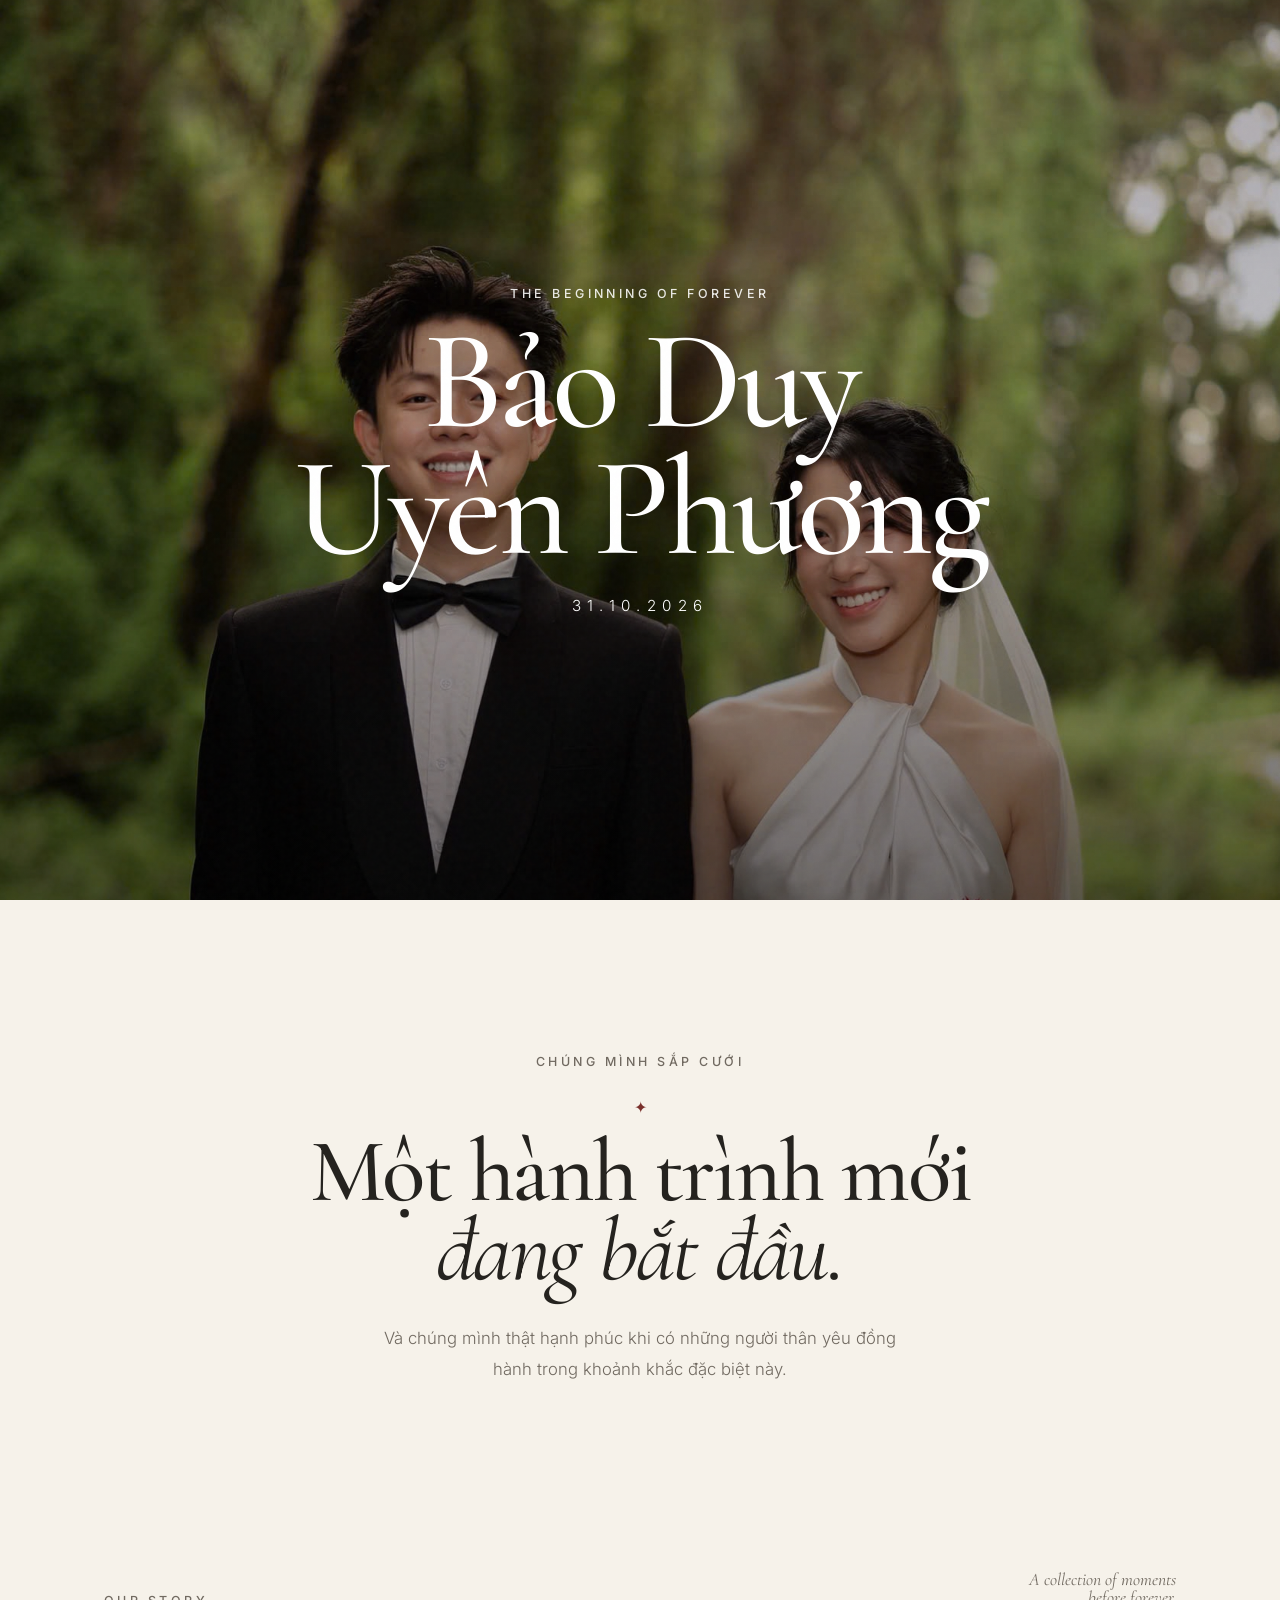
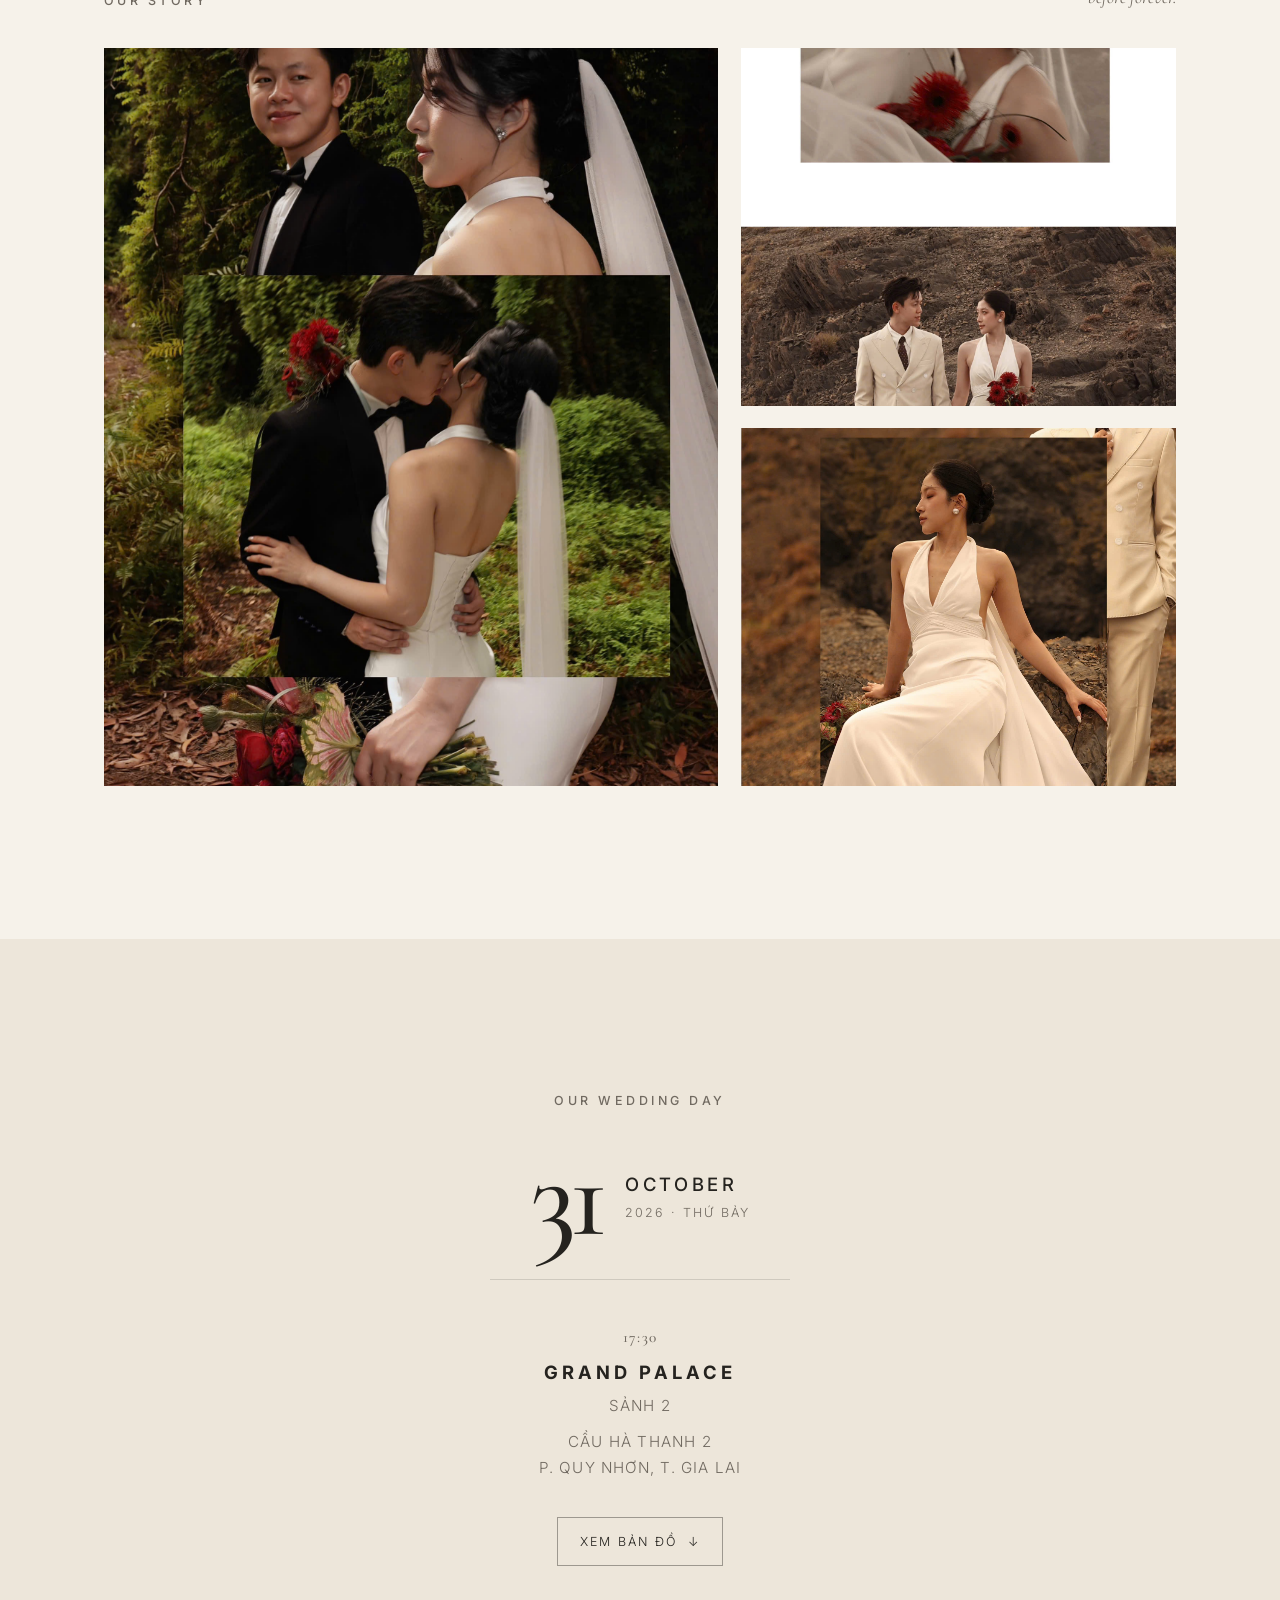
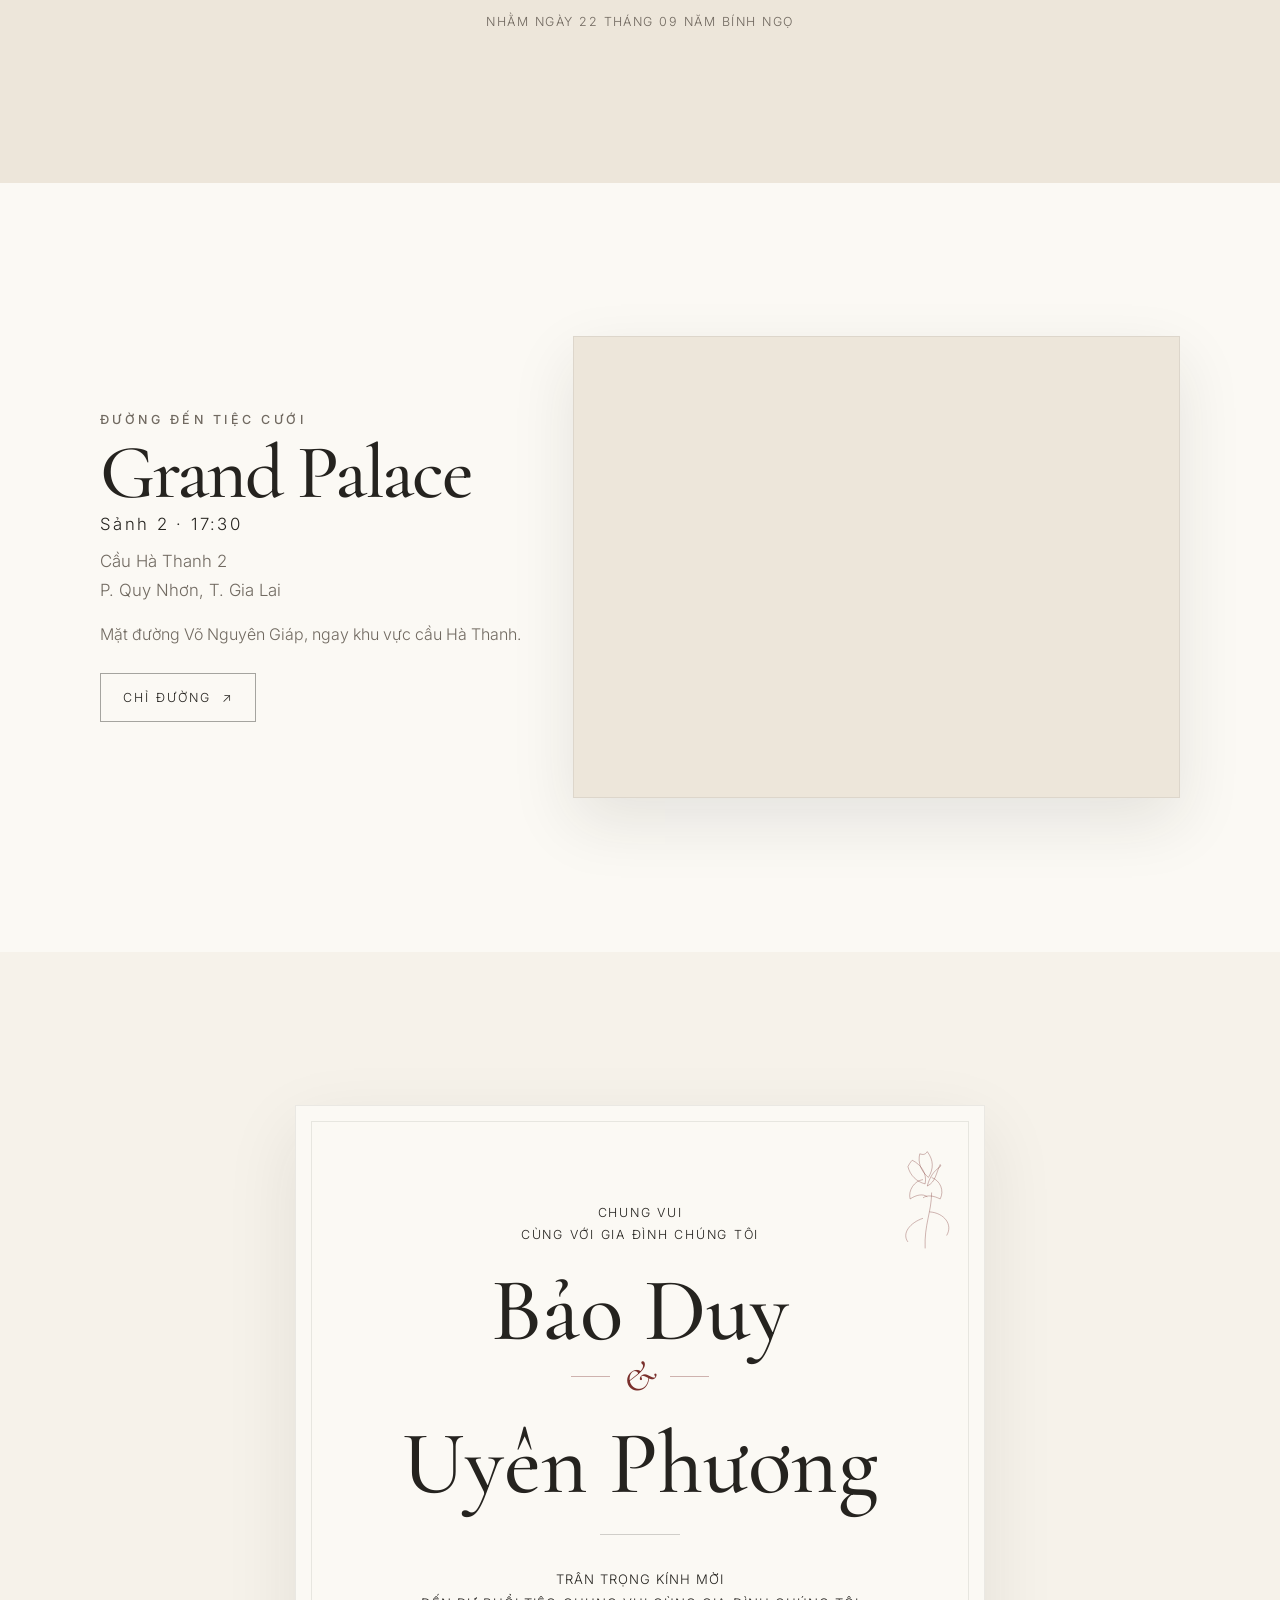
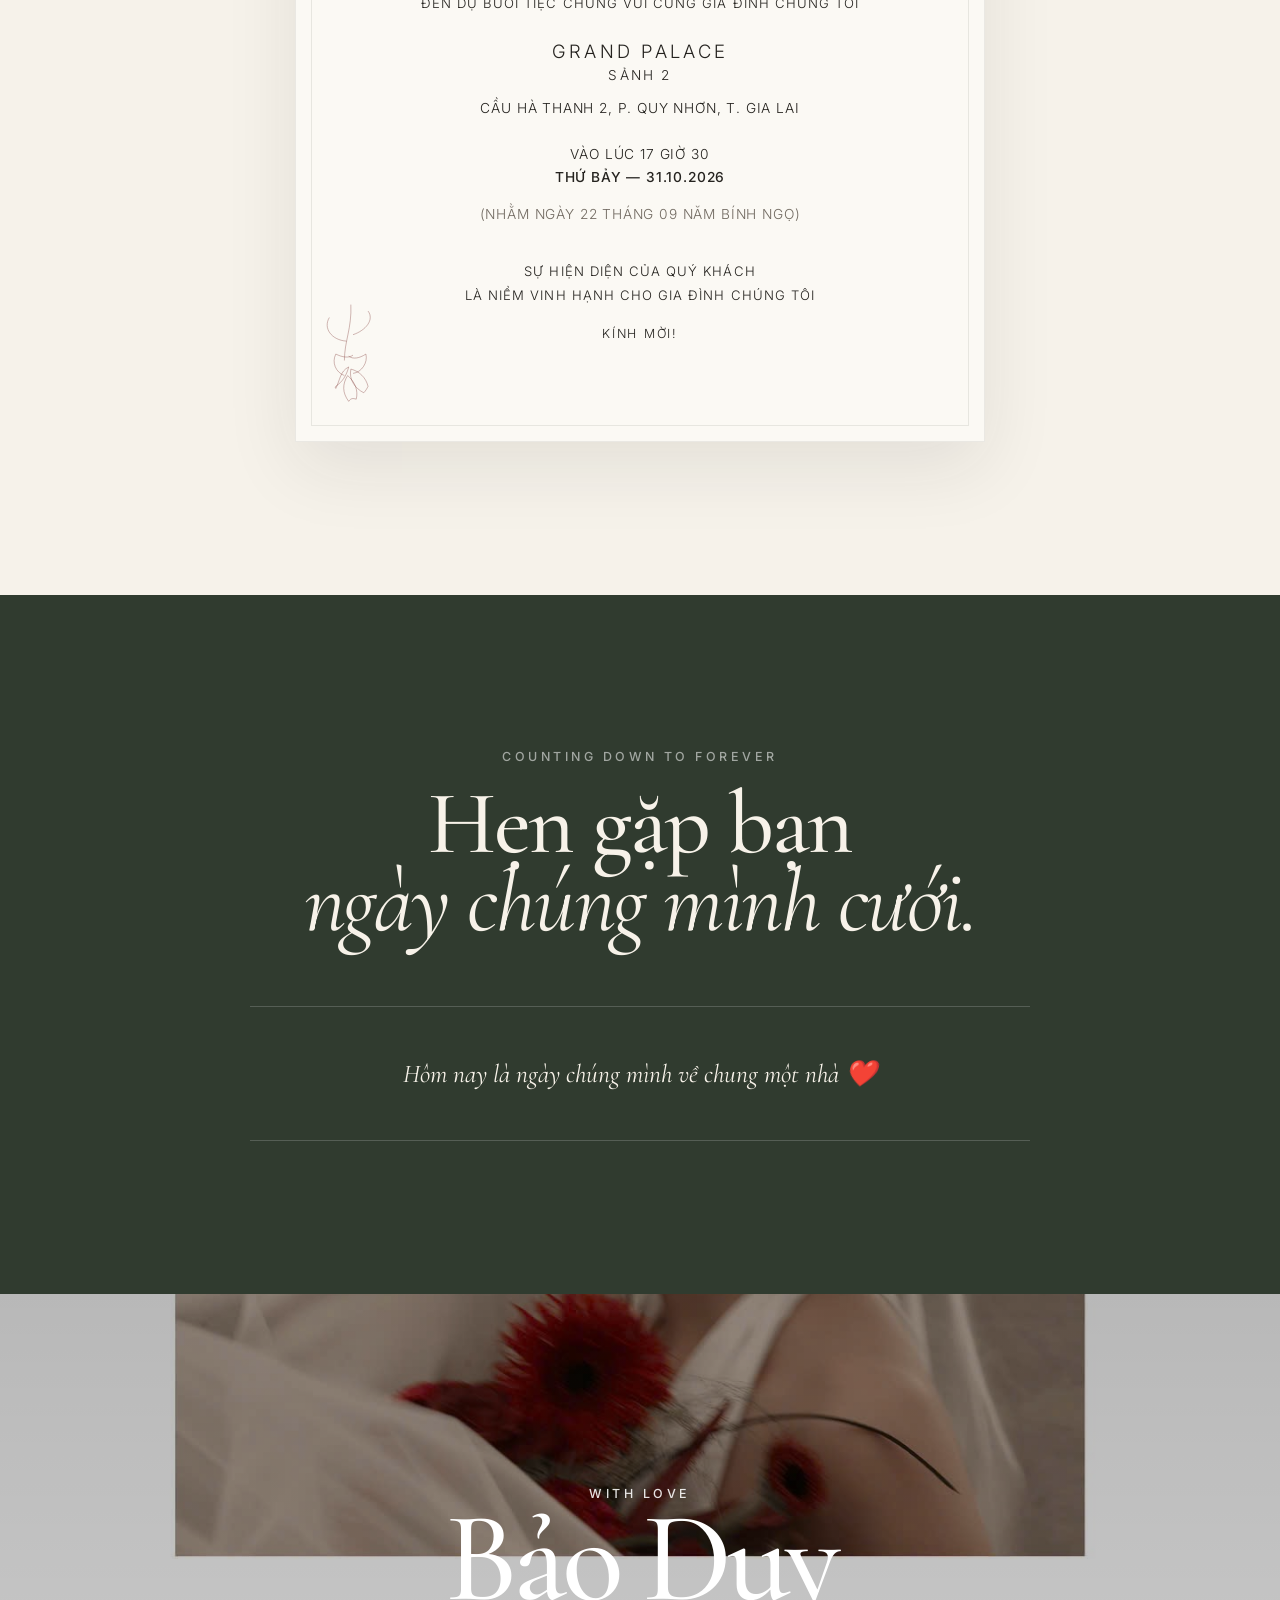
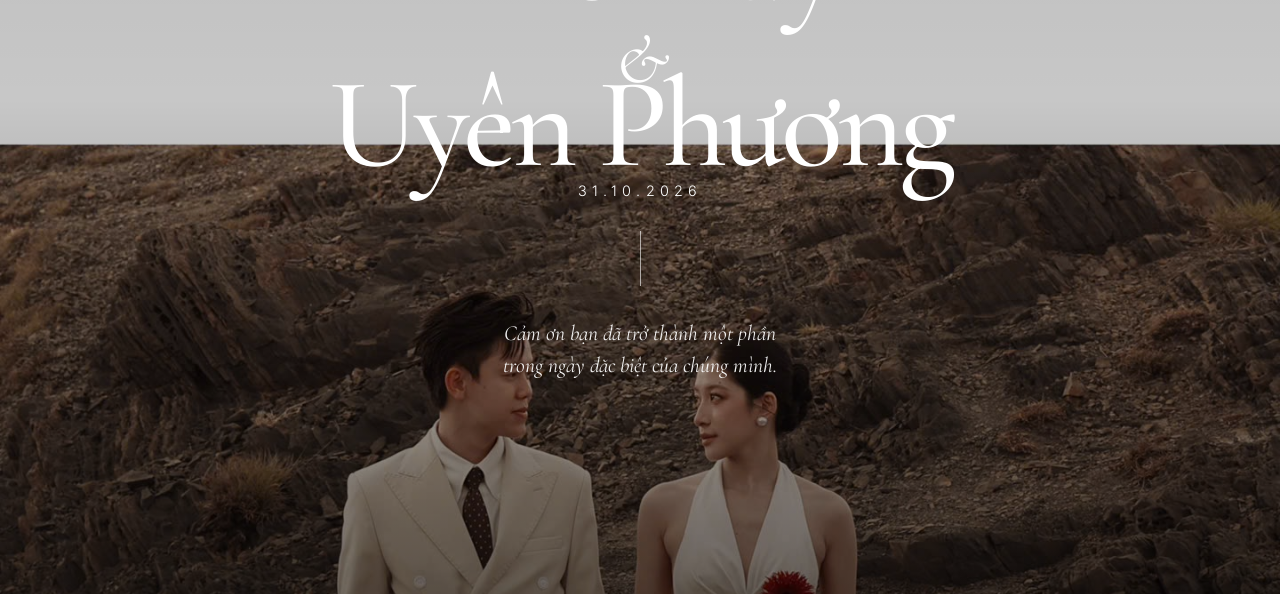
==== index.html @ f2b294ad "Publish the wedding invitation so friends can open it online." ====
<!DOCTYPE html>
<html lang="vi">
<head>
  <meta charset="UTF-8">
  <meta name="viewport" content="width=device-width, initial-scale=1.0, viewport-fit=cover">
  <meta name="theme-color" content="#f6f2ea">
  <meta name="description" content="Thiệp cưới Bảo Duy & Uyên Phương — 31.10.2026">
  <meta property="og:title" content="Bảo Duy & Uyên Phương — 31.10.2026">
  <meta property="og:description" content="Trân trọng kính mời bạn đến chung vui cùng gia đình chúng tôi.">
  <meta property="og:type" content="website">
  <title>Bảo Duy & Uyên Phương — 31.10.2026</title>
  <link rel="preconnect" href="https://fonts.googleapis.com">
  <link rel="preconnect" href="https://fonts.gstatic.com" crossorigin>
  <link href="https://fonts.googleapis.com/css2?family=Cormorant+Garamond:ital,wght@0,400;0,500;0,600;1,400&family=Inter:wght@300;400;500;600&display=swap" rel="stylesheet">
  <link rel="stylesheet" href="style.css">
</head>
<body>
  <div class="grain" aria-hidden="true"></div>

  <main>
    <section class="hero">
      <img class="hero__image" src="images/photo-4.jpeg" alt="Bảo Duy và Uyên Phương">
      <div class="hero__veil"></div>
      <div class="hero__content">
        <p class="eyebrow light">THE BEGINNING OF FOREVER</p>
        <h1>Bảo Duy<br>Uyên Phương</h1>
        <p class="hero__date">31.10.2026</p>
      </div>
    </section>

    <section id="welcome" class="intro section">
      <p class="eyebrow">CHÚNG MÌNH SẮP CƯỚI</p>
      <div class="ornament">✦</div>
      <h2>Một hành trình mới<br><em>đang bắt đầu.</em></h2>
      <p class="lead">
        Và chúng mình thật hạnh phúc khi có những người thân yêu
        đồng hành trong khoảnh khắc đặc biệt này.
      </p>
    </section>

    <section class="editorial section">
      <div class="editorial__header reveal">
        <p class="eyebrow">OUR STORY</p>
        <p class="small-note">A collection of moments<br>before forever.</p>
      </div>

      <div class="photo-grid">
        <figure class="photo photo--wide reveal">
          <img src="images/photo-1.jpeg" alt="Ảnh cưới Bảo Duy và Uyên Phương" loading="lazy">
        </figure>
        <figure class="photo photo--portrait reveal">
          <img src="images/photo-2.jpeg" alt="Ảnh cưới Bảo Duy và Uyên Phương" loading="lazy">
        </figure>
        <figure class="photo photo--landscape reveal">
          <img src="images/photo-3.jpeg" alt="Ảnh cưới Bảo Duy và Uyên Phương" loading="lazy">
        </figure>
      </div>
    </section>

    <section class="day section">
      <div class="day__inner reveal">
        <p class="eyebrow">OUR WEDDING DAY</p>
        <div class="date-lockup">
          <span>31</span>
          <div>
            <b>OCTOBER</b>
            <small>2026 · THỨ BẢY</small>
          </div>
        </div>

        <div class="rule"></div>

        <div class="event">
          <p class="event__time">17:30</p>
          <h3>GRAND PALACE</h3>
          <p>SẢNH 2</p>
          <p>CẦU HÀ THANH 2<br>P. QUY NHƠN, T. GIA LAI</p>
          <a class="button" href="#map">
            XEM BẢN ĐỒ <span>↓</span>
          </a>
        </div>

        <div class="lunar">NHẰM NGÀY 22 THÁNG 09 NĂM BÍNH NGỌ</div>
      </div>
    </section>

    <section class="map section" id="map">
      <div class="map__inner reveal">
        <div class="map__copy">
          <p class="eyebrow">ĐƯỜNG ĐẾN TIỆC CƯỚI</p>
          <h2>Grand Palace</h2>
          <p class="map__place">Sảnh 2 · 17:30</p>
          <p class="map__address">Cầu Hà Thanh 2<br>P. Quy Nhơn, T. Gia Lai</p>
          <p class="map__hint">Mặt đường Võ Nguyên Giáp, ngay khu vực cầu Hà Thanh.</p>
          <a class="button" href="https://www.google.com/maps/dir/?api=1&destination=13.7880839,109.2205221" target="_blank" rel="noopener">
            CHỈ ĐƯỜNG <span>↗</span>
          </a>
        </div>
        <div class="map__frame">
          <iframe
            title="Bản đồ Grand Palace, Cầu Hà Thanh 2, Quy Nhơn"
            src="https://www.openstreetmap.org/export/embed.html?bbox=109.2085%2C13.7785%2C109.2325%2C13.7975&amp;layer=mapnik&amp;marker=13.7880839%2C109.2205221"
            loading="eager"
            referrerpolicy="no-referrer-when-downgrade"
          ></iframe>
        </div>
      </div>
    </section>

    <section class="invitation section">
      <div class="card reveal">
        <svg class="card__flower card__flower--top" viewBox="0 0 80 120" fill="none" aria-hidden="true">
          <path d="M42 112c-1-22 6-34 6-52" stroke="currentColor" stroke-width="0.8"/>
          <path d="M46 78c14 1 22 12 16 22" stroke="currentColor" stroke-width="0.8"/>
          <path d="M40 84c-12 4-20 14-14 22" stroke="currentColor" stroke-width="0.8"/>
          <path d="M40 48c-8 1-14 10-12 18 6-4 12-5 16-2" stroke="currentColor" stroke-width="0.8"/>
          <path d="M48 46c8 3 12 12 8 20-6-3-12-4-16-1" stroke="currentColor" stroke-width="0.8"/>
          <path d="M44 22c6 8 6 16 1 24-7-6-10-14-8-22 3 1 5 1 7-2z" stroke="currentColor" stroke-width="0.8"/>
          <path d="M30 30c8 4 14 12 12 22-8-2-14-8-16-16 1-2 2-4 4-6z" stroke="currentColor" stroke-width="0.8"/>
          <path d="M56 34c-4 8-4 16-12 20 2-8 6-14 12-18 0 0 1-1 0-2z" stroke="currentColor" stroke-width="0.8"/>
        </svg>
        <p class="card__small">CHUNG VUI<br>CÙNG VỚI GIA ĐÌNH CHÚNG TÔI</p>
        <h2>Bảo Duy</h2>
        <p class="and"><span>&amp;</span></p>
        <h2>Uyên Phương</h2>
        <div class="card__line"></div>
        <p class="card__copy">TRÂN TRỌNG KÍNH MỜI<br>
          ĐẾN DỰ BUỔI TIỆC CHUNG VUI CÙNG GIA ĐÌNH CHÚNG TÔI
        </p>
        <p class="card__venue">GRAND PALACE<br><span>SẢNH 2</span></p>
        <p class="card__address">CẦU HÀ THANH 2, P. QUY NHƠN, T. GIA LAI</p>
        <p class="card__time">VÀO LÚC 17 GIỜ 30<br><strong>THỨ BẢY — 31.10.2026</strong></p>
        <p class="card__lunar">(NHẰM NGÀY 22 THÁNG 09 NĂM BÍNH NGỌ)</p>
        <p class="card__copy card__copy--bottom">
          SỰ HIỆN DIỆN CỦA QUÝ KHÁCH<br>
          LÀ NIỀM VINH HẠNH CHO GIA ĐÌNH CHÚNG TÔI
        </p>
        <p class="card__small">KÍNH MỜI!</p>
        <svg class="card__flower card__flower--bottom" viewBox="0 0 80 120" fill="none" aria-hidden="true">
          <path d="M42 112c-1-22 6-34 6-52" stroke="currentColor" stroke-width="0.8"/>
          <path d="M46 78c14 1 22 12 16 22" stroke="currentColor" stroke-width="0.8"/>
          <path d="M40 84c-12 4-20 14-14 22" stroke="currentColor" stroke-width="0.8"/>
          <path d="M40 48c-8 1-14 10-12 18 6-4 12-5 16-2" stroke="currentColor" stroke-width="0.8"/>
          <path d="M48 46c8 3 12 12 8 20-6-3-12-4-16-1" stroke="currentColor" stroke-width="0.8"/>
          <path d="M44 22c6 8 6 16 1 24-7-6-10-14-8-22 3 1 5 1 7-2z" stroke="currentColor" stroke-width="0.8"/>
          <path d="M30 30c8 4 14 12 12 22-8-2-14-8-16-16 1-2 2-4 4-6z" stroke="currentColor" stroke-width="0.8"/>
          <path d="M56 34c-4 8-4 16-12 20 2-8 6-14 12-18 0 0 1-1 0-2z" stroke="currentColor" stroke-width="0.8"/>
        </svg>
      </div>
    </section>

    <section class="countdown section">
      <div class="reveal">
        <p class="eyebrow light">COUNTING DOWN TO FOREVER</p>
        <h2>Hẹn gặp bạn<br><em>ngày chúng mình cưới.</em></h2>
        <div class="timer" id="countdown">
          <div><strong data-unit="days">--</strong><span>NGÀY</span></div>
          <div><strong data-unit="hours">--</strong><span>GIỜ</span></div>
          <div><strong data-unit="minutes">--</strong><span>PHÚT</span></div>
          <div><strong data-unit="seconds">--</strong><span>GIÂY</span></div>
        </div>
      </div>
    </section>

    <section class="final-photo">
      <img src="images/photo-2.jpeg" alt="Bảo Duy và Uyên Phương" loading="lazy">
      <div class="final-photo__veil"></div>
      <div class="final-photo__content reveal">
        <p class="eyebrow light">WITH LOVE</p>
        <h2>Bảo Duy<br><em>&amp;</em><br>Uyên Phương</h2>
        <p>31.10.2026</p>
        <div class="final-photo__line"></div>
        <p class="thank-you">Cảm ơn bạn đã trở thành một phần<br>trong ngày đặc biệt của chúng mình.</p>
      </div>
    </section>
  </main>

  <div class="lightbox" id="lightbox" aria-hidden="true">
    <button class="lightbox__close" aria-label="Đóng">×</button>
    <img id="lightboxImage" src="" alt="">
  </div>

  <script src="script.js"></script>
</body>
</html>
---- style.css ----
* { box-sizing: border-box; }

:root {
  --ivory: #f6f2ea;
  --cream: #ede6da;
  --dark: #25231f;
  --muted: #716a61;
  --green: #303b2f;
  --burgundy: #7a302c;
  --serif: "Cormorant Garamond", Georgia, serif;
  --sans: "Inter", Arial, sans-serif;
}

html { scroll-behavior: smooth; }
body {
  margin: 0;
  background: var(--ivory);
  color: var(--dark);
  font-family: var(--sans);
  font-weight: 300;
}
body.locked { overflow: hidden; }

img { display: block; width: 100%; }
a { color: inherit; text-decoration: none; }

.grain {
  position: fixed; inset: 0; pointer-events: none; z-index: 20; opacity: .035;
  background-image: url("data:image/svg+xml,%3Csvg viewBox='0 0 180 180' xmlns='http://www.w3.org/2000/svg'%3E%3Cfilter id='n'%3E%3CfeTurbulence type='fractalNoise' baseFrequency='.85' numOctaves='3' stitchTiles='stitch'/%3E%3C/filter%3E%3Crect width='100%25' height='100%25' filter='url(%23n)' opacity='.7'/%3E%3C/svg%3E");
}

.hero {
  min-height: 100svh; position: relative; overflow: hidden; color: #fff;
  display: grid; place-items: center;
}
.hero__image, .final-photo img {
  position: absolute; inset: 0; width: 100%; height: 100%; object-fit: cover;
}
.hero__image { object-position: center 28%; transform: scale(1.02); }
.hero__veil, .final-photo__veil {
  position: absolute; inset: 0;
  background: linear-gradient(180deg, rgba(0,0,0,.28), rgba(0,0,0,.22) 45%, rgba(0,0,0,.55));
}
.hero__content {
  position: relative; z-index: 1; text-align: center; padding: 2rem 1.25rem;
  animation: heroIn 1.3s ease both;
  text-shadow: 0 10px 32px rgba(0,0,0,.35);
}
.eyebrow {
  margin: 0; font-size: .78rem; letter-spacing: .28em; font-weight: 500;
  color: var(--muted);
}
.eyebrow.light { color: rgba(255,255,255,.88); }
.hero h1 {
  margin: 1.1rem 0 .4rem; font: 500 clamp(4.2rem, 12vw, 8.8rem)/.9 var(--serif);
  letter-spacing: -.035em;
}
.hero__date { margin: 1.5rem 0 0; font-size: .95rem; letter-spacing: .42em; }

.section { padding: clamp(5.5rem, 12vw, 10rem) clamp(1.25rem, 5vw, 5rem); }
.intro { text-align: center; max-width: 900px; margin: auto; }
.ornament { margin: 1.8rem 0 1rem; color: var(--burgundy); font-size: 1rem; }
.intro h2, .countdown h2 {
  margin: 0; font: 500 clamp(3rem, 7vw, 6rem)/.88 var(--serif);
  letter-spacing: -.025em;
}
.intro h2 em, .countdown h2 em { font-weight: 400; }
.lead {
  max-width: 540px; margin: 2rem auto 0; color: var(--muted);
  line-height: 1.85; font-size: 1.05rem;
}

.editorial { max-width: 1200px; margin: auto; padding-top: 2rem; }
.editorial__header { display: flex; justify-content: space-between; align-items: end; margin-bottom: 2.5rem; }
.small-note { margin: 0; color: var(--muted); font: italic 1.1rem/1.05 var(--serif); text-align: right; }
.photo-grid {
  display: grid; grid-template-columns: 1.2fr .85fr; grid-template-rows: 1fr 1fr;
  gap: clamp(.85rem, 2vw, 1.4rem); min-height: 82vh;
}
.photo { position: relative; margin: 0; height: 100%; overflow: hidden; cursor: zoom-in; background: var(--cream); }
.photo img {
  position: absolute; inset: 0; width: 100%; height: 100%; object-fit: cover;
  transition: transform 1s cubic-bezier(.2,.7,.2,1);
}
.photo:hover img { transform: scale(1.035); }
.photo--wide { grid-row: span 2; }

.day { background: var(--cream); text-align: center; }
.day__inner { max-width: 760px; margin: auto; }
.date-lockup { margin: 3rem auto 2.5rem; display: inline-flex; align-items: center; gap: 1.5rem; text-align: left; }
.date-lockup > span { font: 500 7.4rem/.7 var(--serif); letter-spacing: -.06em; }
.date-lockup b { display: block; font: 500 1.15rem/1 var(--sans); letter-spacing: .2em; }
.date-lockup small { display: block; margin-top: .7rem; color: var(--muted); font-size: .78rem; letter-spacing: .16em; }
.rule { height: 1px; background: rgba(37,35,31,.15); margin: 0 auto 2.8rem; max-width: 300px; }
.event__time { font: 500 4rem/.9 var(--serif); margin: 0 0 1rem; }
.event h3 { margin: 0; font-size: 1.15rem; letter-spacing: .22em; }
.event p { margin: .65rem 0; color: var(--muted); font-size: .95rem; line-height: 1.7; letter-spacing: .08em; }
.button {
  display: inline-flex; gap: .7rem; align-items: center; margin-top: 1.6rem;
  padding: 1rem 1.35rem; border: 1px solid rgba(37,35,31,.4);
  font-size: .78rem; letter-spacing: .16em; transition: .25s ease;
}
.button:hover { background: var(--dark); color: var(--ivory); }
.lunar { margin-top: 3rem; color: #6f675e; font-size: .78rem; letter-spacing: .12em; }

.map { background: #fbf9f4; }
.map__inner {
  max-width: 1080px; margin: auto;
  display: grid; grid-template-columns: .82fr 1.18fr;
  gap: clamp(1.75rem, 4vw, 3.5rem); align-items: center;
}
.map__copy h2 {
  margin: .7rem 0 .4rem; font: 500 clamp(3.2rem, 6vw, 5rem)/.9 var(--serif);
  letter-spacing: -.03em;
}
.map__place { margin: 0; font-size: 1.05rem; letter-spacing: .14em; }
.map__address {
  margin: .85rem 0 0; color: var(--muted); font-size: 1.05rem; line-height: 1.7;
}
.map__hint { margin: 1rem 0 0; max-width: 28rem; color: var(--muted); font-size: 1rem; line-height: 1.7; }
.map__frame {
  overflow: hidden; min-height: 420px; background: var(--cream);
  border: 1px solid rgba(37,35,31,.08);
  box-shadow: 0 24px 60px rgba(37,35,31,.1);
}
.map__frame iframe { display: block; width: 100%; height: 460px; border: 0; }

.invitation { display: grid; place-items: center; background: var(--ivory); }
.card {
  position: relative; width: min(100%, 690px); padding: clamp(3rem, 8vw, 6rem) clamp(1.8rem, 8vw, 6rem);
  text-align: center; background: #fbf9f4;
  box-shadow: 0 25px 70px rgba(37,35,31,.09);
  border: 1px solid rgba(37,35,31,.08);
}
.card::before {
  content: ""; position: absolute; inset: 15px; border: 1px solid rgba(37,35,31,.09); pointer-events: none;
}
.card__small { position: relative; margin: 0; font-size: .78rem; line-height: 1.7; letter-spacing: .14em; }
.card h2 {
  position: relative; margin: 1.7rem 0 .1rem; font: 500 clamp(3.4rem, 9vw, 5.6rem)/.86 var(--serif);
}
.and {
  position: relative; display: flex; align-items: center; justify-content: center; gap: .9rem;
  margin: .35rem 0 0; color: var(--burgundy);
}
.and::before, .and::after {
  content: ""; width: 2.4rem; height: 1px; background: rgba(122,48,44,.35);
}
.and span { font: italic 2.7rem/1 var(--serif); }
.card__line { position: relative; width: 80px; height: 1px; background: rgba(37,35,31,.2); margin: 2rem auto; }
.card__copy { position: relative; margin: 1rem auto; max-width: 460px; font-size: .82rem; line-height: 1.85; letter-spacing: .08em; }
.card__venue { position: relative; margin: 1.5rem 0 .5rem; font-size: 1.15rem; letter-spacing: .18em; }
.card__venue span { display: block; margin-top: .35rem; font-size: .85rem; letter-spacing: .16em; }
.card__address, .card__time, .card__lunar { position: relative; font-size: .86rem; line-height: 1.7; letter-spacing: .06em; }
.card__time { margin-top: 1.4rem; }
.card__time strong { font-weight: 500; }
.card__lunar { color: var(--muted); }
.card__copy--bottom { margin-top: 2rem; }
.card__flower { position: absolute; width: 86px; color: rgba(122,48,44,.4); pointer-events: none; }
.card__flower--top { top: 22px; right: 18px; }
.card__flower--bottom { bottom: 16px; left: 14px; transform: rotate(180deg); }

.countdown {
  background: var(--green); color: #f7f2e9; text-align: center;
}
.countdown .eyebrow { color: rgba(255,255,255,.55); }
.countdown h2 { margin-top: 1.3rem; }
.timer {
  max-width: 780px; margin: 4rem auto 0; display: grid;
  grid-template-columns: repeat(4, 1fr); border-top: 1px solid rgba(255,255,255,.18);
  border-bottom: 1px solid rgba(255,255,255,.18);
}
.timer div { padding: 1.5rem .5rem; border-right: 1px solid rgba(255,255,255,.18); }
.timer div:last-child { border: 0; }
.timer strong { display: block; font: 500 clamp(2.4rem, 6vw, 4.5rem)/1 var(--serif); }
.timer span { display: block; margin-top: .55rem; font-size: .68rem; letter-spacing: .18em; opacity: .7; }

.final-photo { min-height: 100svh; position: relative; overflow: hidden; color: #fff; display: grid; place-items: center; text-align: center; }
.final-photo img { object-position: center 50%; }
.final-photo__content { position: relative; z-index: 1; padding: 2rem; }
.final-photo h2 { margin: 1rem 0; font: 500 clamp(4rem, 10vw, 8rem)/.65 var(--serif); letter-spacing: -.04em; }
.final-photo h2 em { font-size: .55em; font-weight: 400; }
.final-photo__content > p:not(.eyebrow):not(.thank-you) { letter-spacing: .35em; font-size: .9rem; }
.final-photo__line { width: 1px; height: 55px; background: rgba(255,255,255,.6); margin: 2rem auto; }
.thank-you { font: italic 1.35rem/1.45 var(--serif); opacity: .92; }

.reveal { opacity: 0; transform: translateY(28px); transition: opacity .9s ease, transform .9s cubic-bezier(.2,.7,.2,1); }
.reveal.is-visible { opacity: 1; transform: translateY(0); }

.lightbox {
  position: fixed; inset: 0; z-index: 100; background: rgba(15,14,12,.94);
  display: grid; place-items: center; padding: 2rem;
  opacity: 0; pointer-events: none; transition: opacity .25s ease;
}
.lightbox.open { opacity: 1; pointer-events: auto; }
.lightbox img { width: auto; max-width: 94vw; max-height: 90vh; object-fit: contain; }
.lightbox__close {
  position: fixed; top: 1rem; right: 1.2rem; background: none; border: 0;
  color: #fff; font-size: 2rem; font-weight: 200; cursor: pointer;
}

@keyframes heroIn { from { opacity: 0; transform: translateY(18px); } to { opacity: 1; transform: translateY(0); } }

@media (max-width: 680px) {
  .hero h1 { font-size: clamp(3.5rem, 15vw, 5.2rem); }
  .hero__date { letter-spacing: .28em; font-size: .85rem; }
  .hero__image { object-position: center 32%; }
  .editorial__header { align-items: start; }
  .small-note { font-size: 1.05rem; }
  .photo-grid { grid-template-columns: 1fr 1fr; grid-template-rows: auto; gap: .7rem; min-height: 0; }
  .photo { height: auto; }
  .photo--wide { grid-column: 1 / -1; grid-row: auto; aspect-ratio: .82; }
  .photo--portrait, .photo--landscape { aspect-ratio: .78; }
  .date-lockup > span { font-size: 5.8rem; }
  .date-lockup { gap: 1rem; }
  .map__inner { grid-template-columns: 1fr; }
  .map__frame, .map__frame iframe { min-height: 300px; height: 320px; }
  .timer strong { font-size: 2.2rem; }
  .timer div { padding: 1.2rem .25rem; }
  .timer span { font-size: .58rem; }
  .card { padding-left: 1.6rem; padding-right: 1.6rem; }
  .card__flower { width: 58px; }
  .and span { font-size: 2.2rem; }
}

@media (prefers-reduced-motion: reduce) {
  html { scroll-behavior: auto; }
  *, *::before, *::after { animation-duration: .01ms !important; transition-duration: .01ms !important; }
}
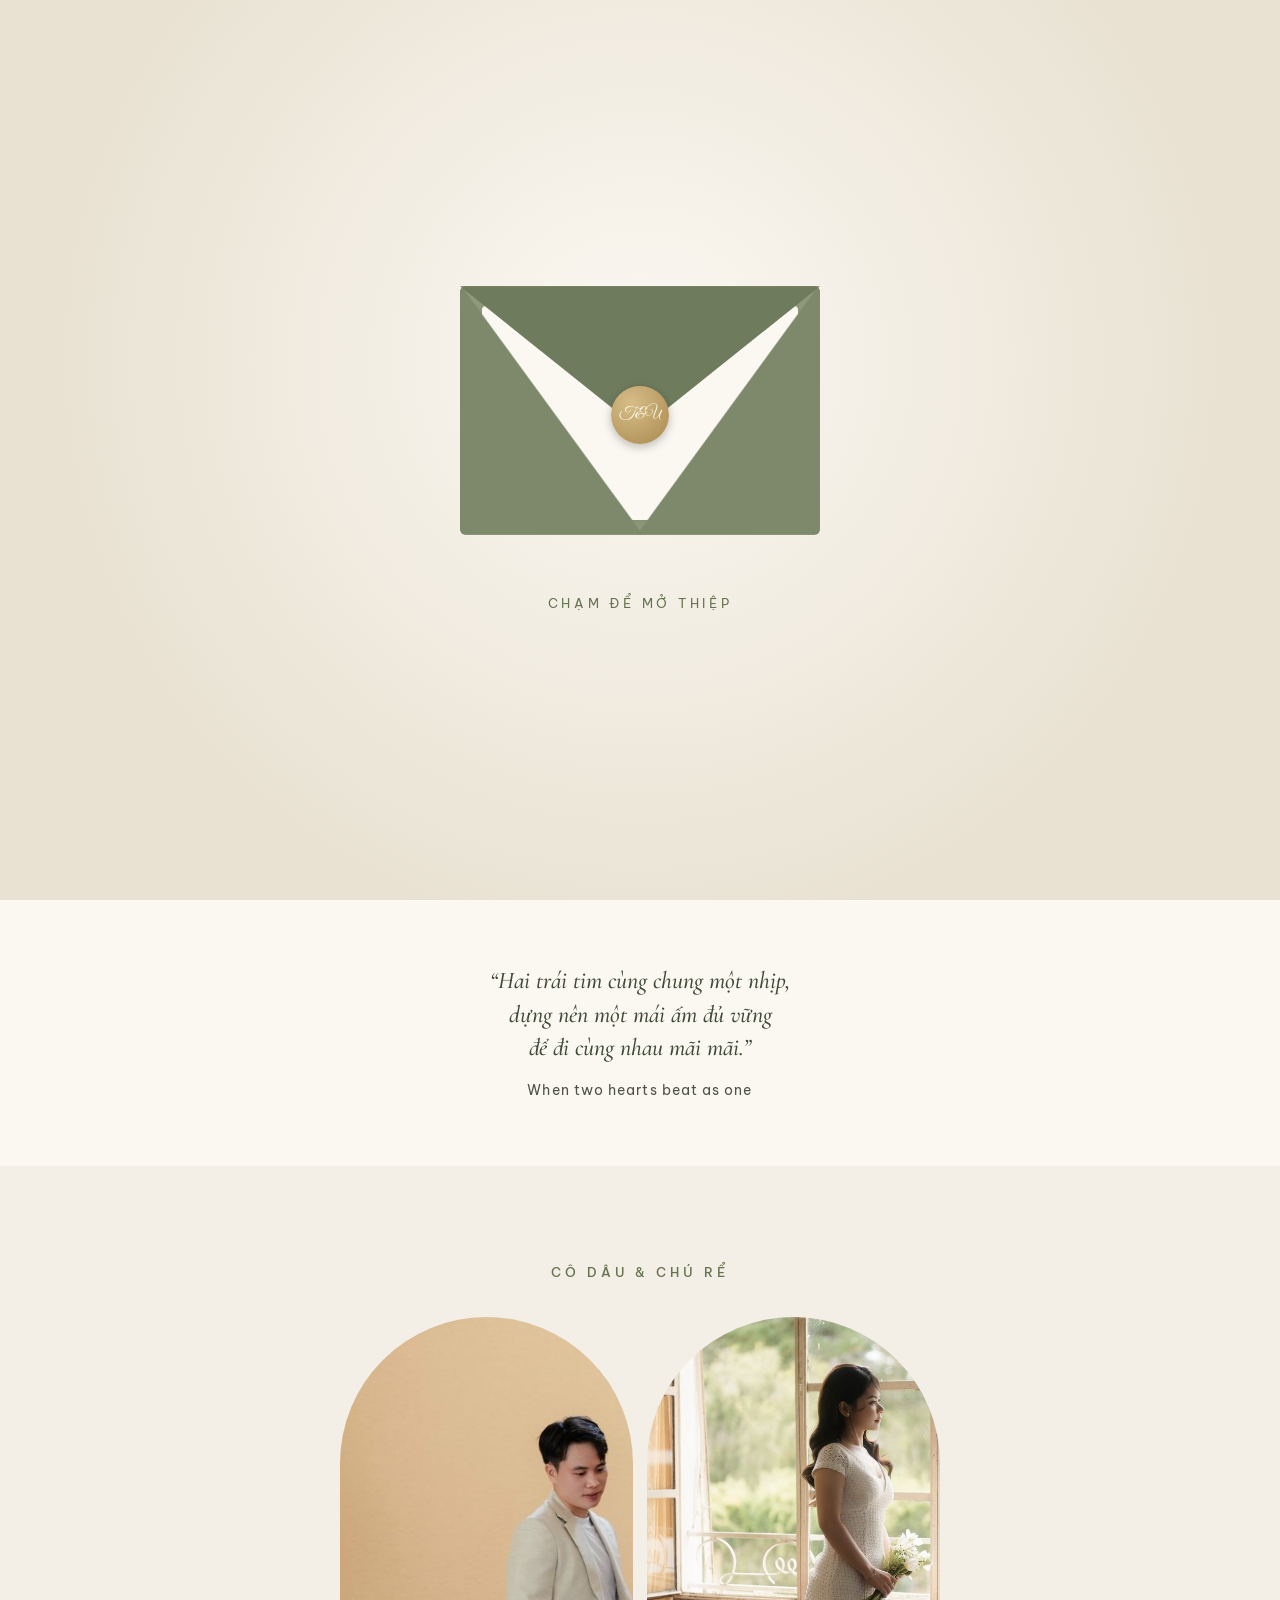
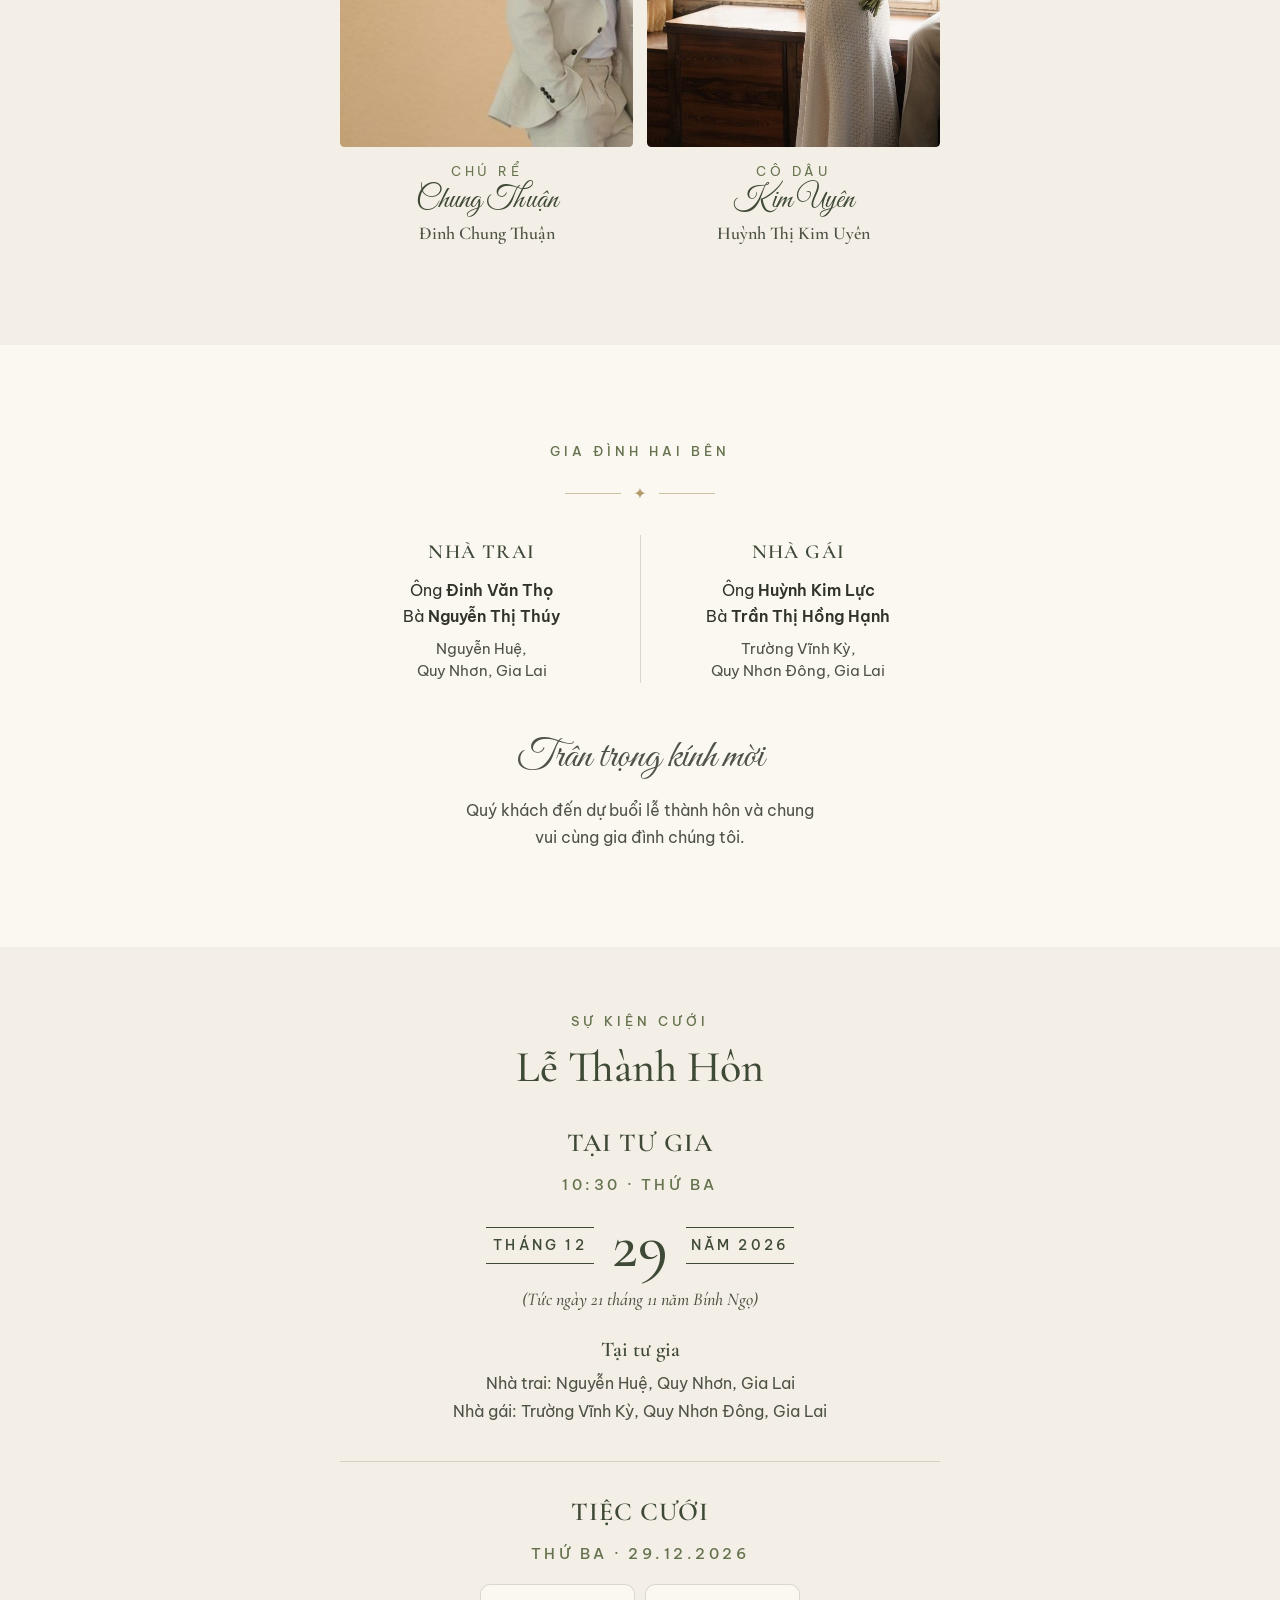
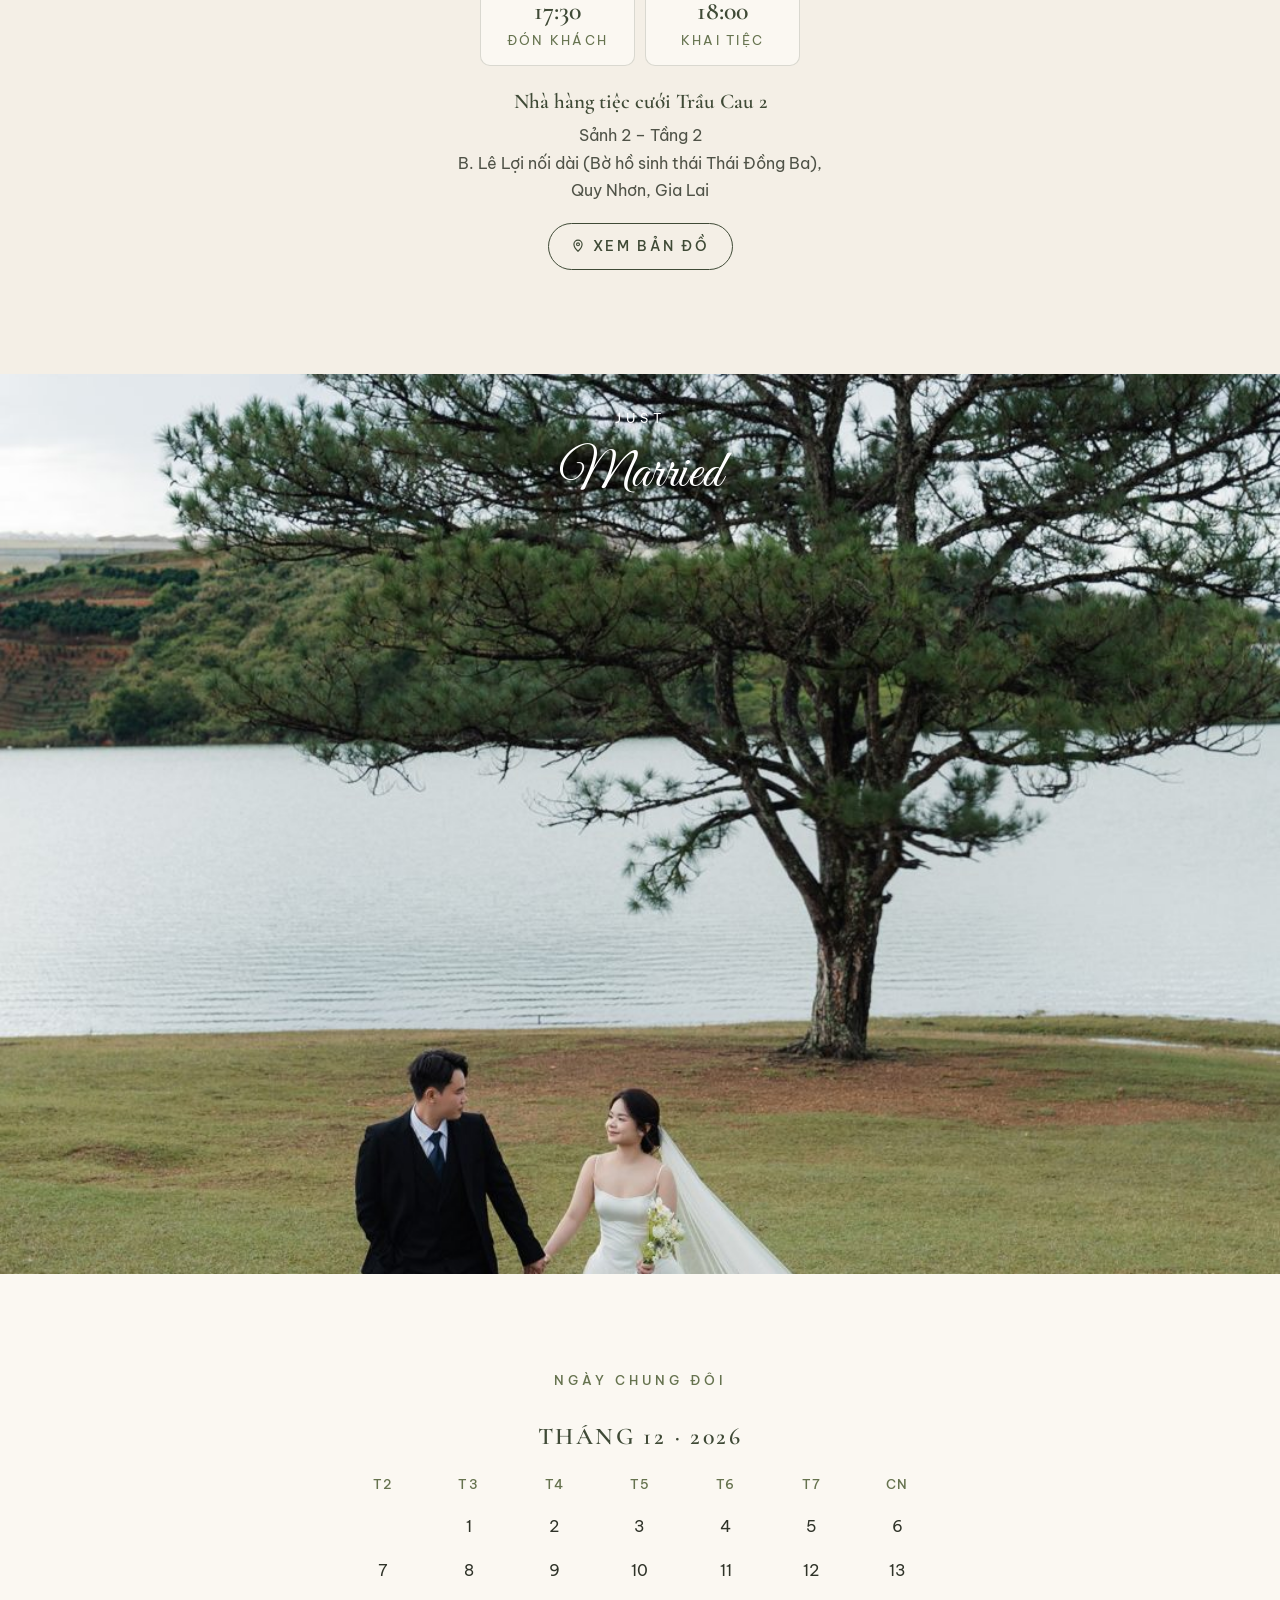
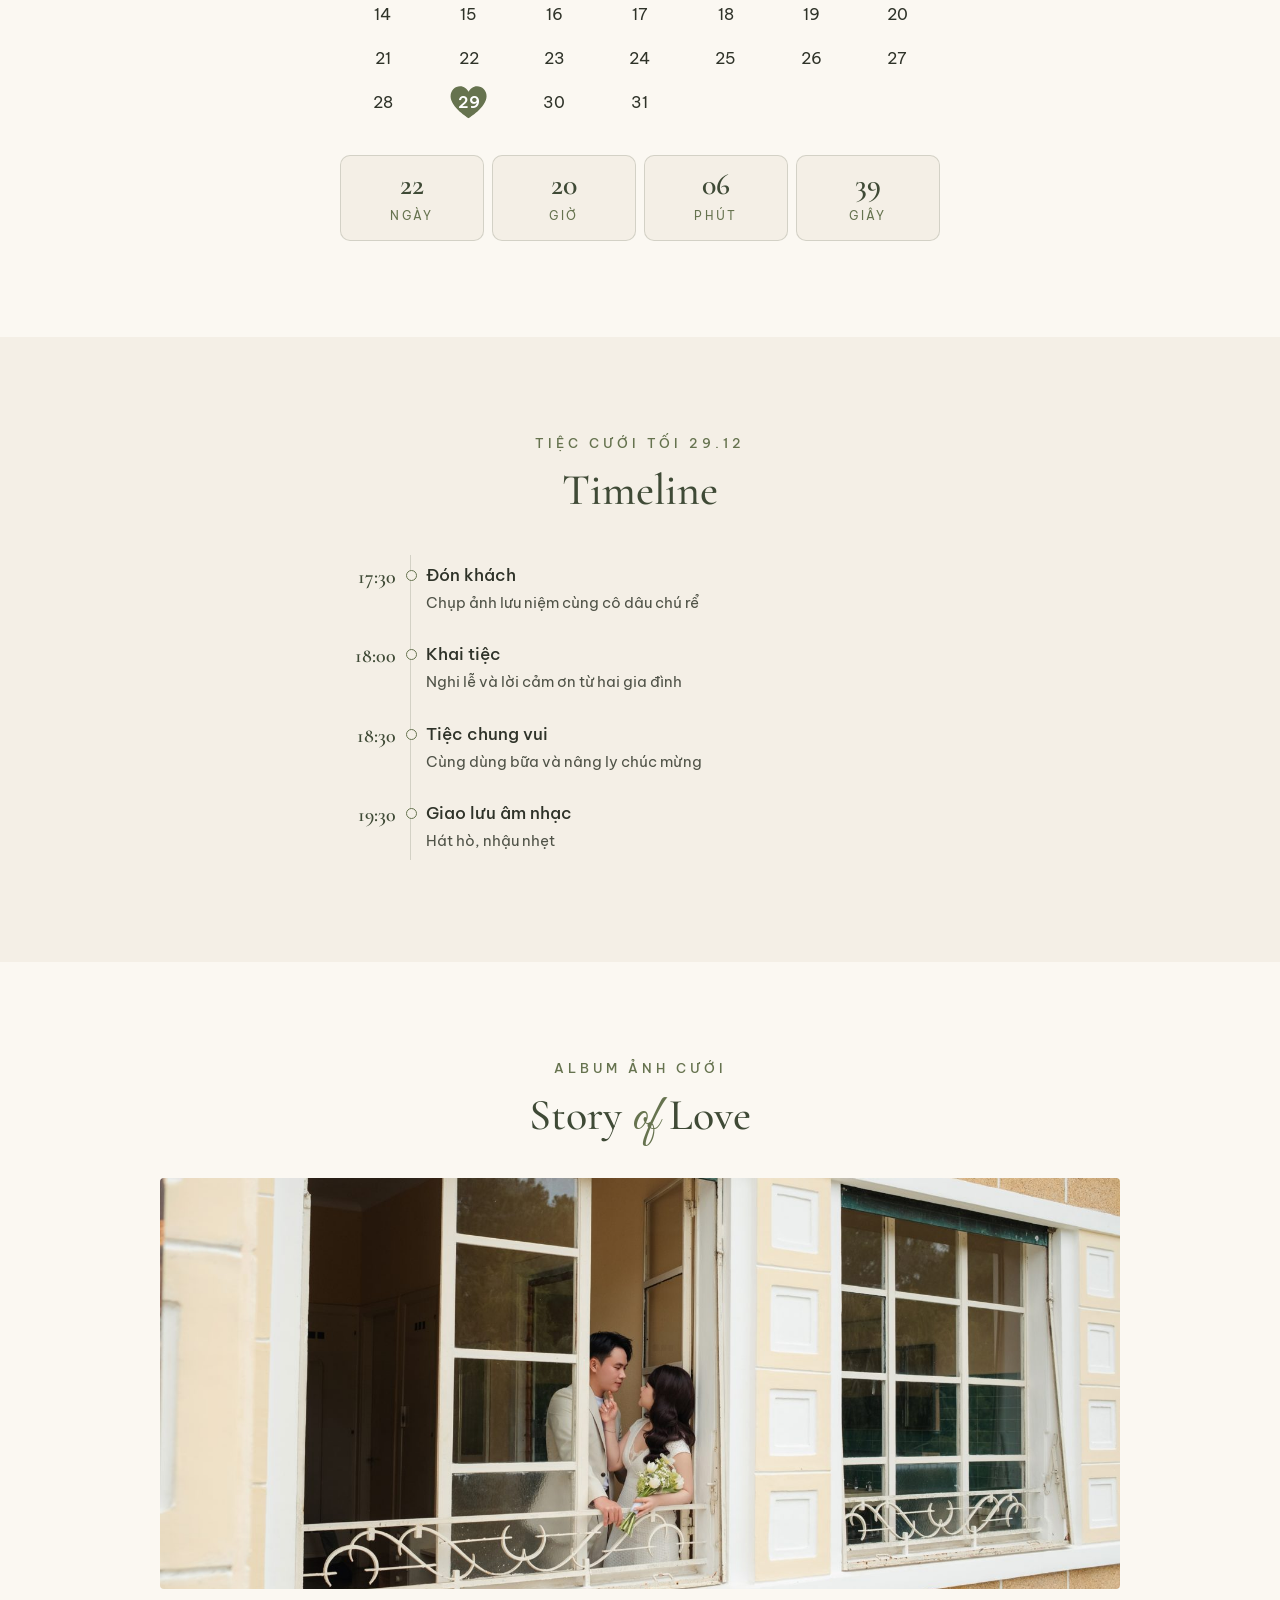
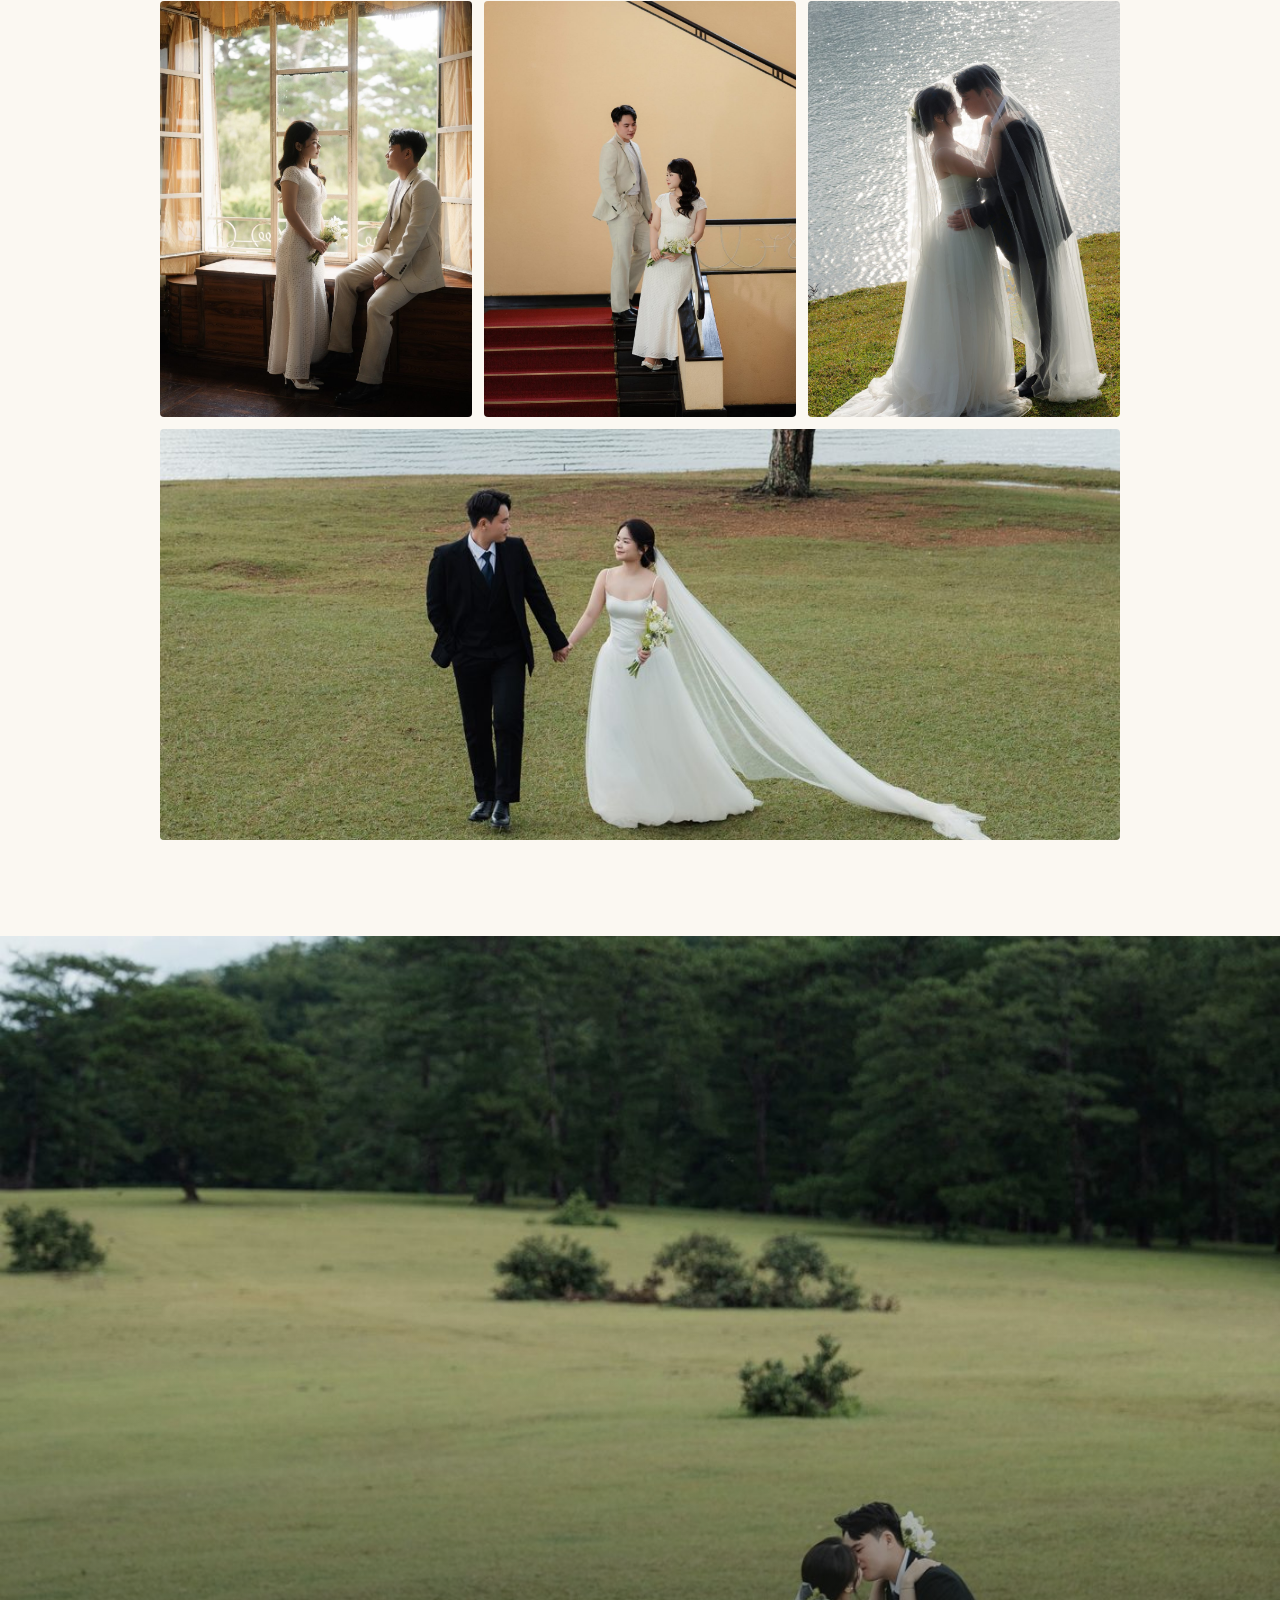
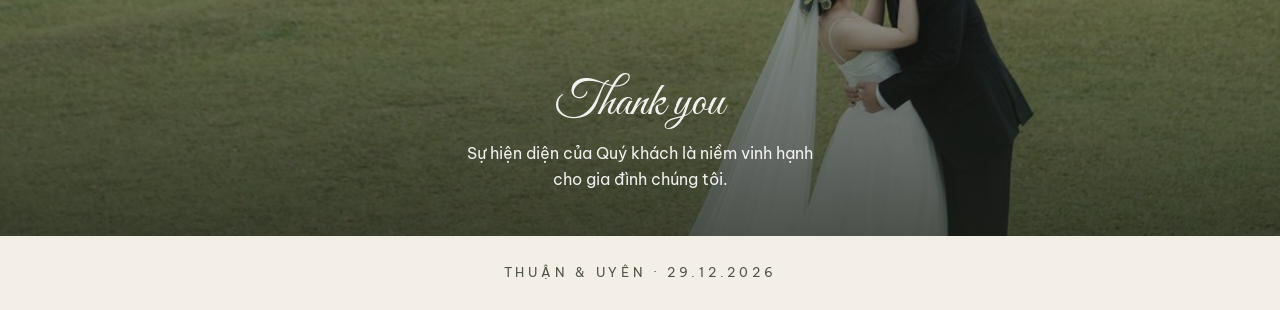
==== commit 0605fcb0: "Add the Chung Thuận & Kim Uyên invitation on its own branch for a separate deploy. Co-Authored-By: C" ====
--- a/index.html
+++ b/index.html
@@ -3,183 +3,667 @@
 <head>
   <meta charset="UTF-8">
   <meta name="viewport" content="width=device-width, initial-scale=1.0, viewport-fit=cover">
-  <meta name="theme-color" content="#f6f2ea">
-  <meta name="description" content="Thiệp cưới Bảo Duy & Uyên Phương — 31.10.2026">
-  <meta property="og:title" content="Bảo Duy & Uyên Phương — 31.10.2026">
+  <meta name="theme-color" content="#f4efe6">
+  <meta name="description" content="Thiệp cưới Chung Thuận & Kim Uyên — 29.12.2026">
+  <meta property="og:title" content="Chung Thuận & Kim Uyên — 29.12.2026">
   <meta property="og:description" content="Trân trọng kính mời bạn đến chung vui cùng gia đình chúng tôi.">
   <meta property="og:type" content="website">
-  <title>Bảo Duy & Uyên Phương — 31.10.2026</title>
+  <meta property="og:image" content="images/uyenthuan/ut-1.jpg">
+  <title>Chung Thuận & Kim Uyên — 29.12.2026</title>
   <link rel="preconnect" href="https://fonts.googleapis.com">
   <link rel="preconnect" href="https://fonts.gstatic.com" crossorigin>
-  <link href="https://fonts.googleapis.com/css2?family=Cormorant+Garamond:ital,wght@0,400;0,500;0,600;1,400&family=Inter:wght@300;400;500;600&display=swap" rel="stylesheet">
-  <link rel="stylesheet" href="style.css">
+  <link href="https://fonts.googleapis.com/css2?family=Cormorant+Garamond:ital,wght@0,400;0,500;0,600;1,400;1,500&family=Great+Vibes&family=Be+Vietnam+Pro:wght@300;400;500;600&display=swap" rel="stylesheet">
+  <style>
+    :root {
+      --cream: #f4efe6;
+      --paper: #fbf8f2;
+      --sage: #66734f;
+      --olive: #3f4a36;
+      --ink: #2f3329;
+      --muted: #4f5247;
+      --gold: #b39b6b;
+      --line: rgba(63, 74, 54, .18);
+      --serif: "Cormorant Garamond", Georgia, serif;
+      --script: "Great Vibes", cursive;
+      --sans: "Be Vietnam Pro", system-ui, sans-serif;
+    }
+    * { box-sizing: border-box; margin: 0; padding: 0; }
+    html { scroll-behavior: smooth; }
+    body {
+      background: var(--cream);
+      color: var(--ink);
+      font-family: var(--sans);
+      font-weight: 400;
+      line-height: 1.7;
+      -webkit-font-smoothing: antialiased;
+    }
+    body.locked { overflow: hidden; }
+    img { display: block; max-width: 100%; }
+    a { color: inherit; }
+
+    .card {
+      width: 100%;
+      background: var(--cream);
+      overflow: hidden;
+      position: relative;
+    }
+    section { padding: 72px 28px; text-align: center; position: relative; }
+    /* Full-width page: photos span the screen, text stays in a readable column */
+    section:not(.hero):not(.banner):not(.closing) > * { max-width: 600px; margin-left: auto; margin-right: auto; }
+    section.gallery:not(.hero):not(.banner):not(.closing) > .grid { max-width: 960px; }
+
+    .eyebrow {
+      font-size: 12.5px;
+      letter-spacing: .32em;
+      text-transform: uppercase;
+      color: var(--sage);
+      font-weight: 500;
+    }
+    .script { font-family: var(--script); font-weight: 400; color: var(--olive); }
+    .serif { font-family: var(--serif); }
+    h2.title {
+      font-family: var(--serif);
+      font-weight: 500;
+      font-size: 34px;
+      line-height: 1.15;
+      color: var(--olive);
+      margin: 10px 0 0;
+    }
+    .divider {
+      display: flex; align-items: center; justify-content: center; gap: 12px;
+      color: var(--gold); margin: 18px auto; font-size: 16px;
+    }
+    .divider::before, .divider::after {
+      content: ""; width: 56px; height: 1px; background: currentColor; opacity: .6;
+    }
+
+    /* ---------- Envelope ---------- */
+    .envelope {
+      position: fixed; inset: 0; z-index: 50;
+      display: grid; place-items: center;
+      background: radial-gradient(circle at 50% 40%, #fbf8f2 0%, #e9e2d3 70%);
+      transition: opacity .9s ease, visibility .9s;
+    }
+    .envelope.gone { opacity: 0; visibility: hidden; }
+    .env {
+      position: relative; width: min(84vw, 360px); aspect-ratio: 1.45;
+      cursor: pointer; perspective: 1000px;
+    }
+    .env__back, .env__front, .env__flap, .env__letter { position: absolute; }
+    .env__back { inset: 0; background: #8f9a7c; border-radius: 6px; }
+    .env__letter {
+      left: 6%; right: 6%; top: 8%; bottom: 6%;
+      background: var(--paper); border-radius: 4px;
+      display: grid; place-items: center; text-align: center;
+      padding: 12px; transition: transform 1s cubic-bezier(.2,.8,.2,1) .5s;
+      box-shadow: 0 2px 10px rgba(0,0,0,.08);
+    }
+    .env__letter > div { opacity: 0; transition: opacity .5s ease .8s; }
+    .env.open .env__letter > div { opacity: 1; }
+    .env__letter .script { font-size: 34px; line-height: 1.1; }
+    .env__letter small { font-size: 12px; letter-spacing: .3em; color: var(--sage); }
+    .env__front {
+      inset: 0; border-radius: 6px; pointer-events: none;
+      background:
+        linear-gradient(to top right, #7d896a 50%, transparent 50.5%) left bottom / 50.5% 100% no-repeat,
+        linear-gradient(to top left, #7d896a 50%, transparent 50.5%) right bottom / 50.5% 100% no-repeat;
+      z-index: 3;
+    }
+    .env__flap {
+      left: 0; right: 0; top: 0; height: 58%;
+      background: #6f7b5d;
+      clip-path: polygon(0 0, 100% 0, 50% 100%);
+      transform-origin: top; transition: transform .7s ease;
+      z-index: 4;
+    }
+    .env__seal {
+      position: absolute; left: 50%; top: 52%; z-index: 5;
+      width: 58px; height: 58px; margin: -29px 0 0 -29px; border-radius: 50%;
+      background: radial-gradient(circle at 35% 30%, #d6bd87, #a98a4f);
+      color: #fff8e8; display: grid; place-items: center;
+      font-family: var(--script); font-size: 17px;
+      box-shadow: 0 3px 10px rgba(0,0,0,.25);
+      transition: opacity .4s, transform .4s;
+    }
+    .env.open .env__seal { opacity: 0; transform: scale(.6); }
+    .env.open .env__flap { transform: rotateX(180deg); z-index: 1; }
+    .env.open .env__letter { transform: translateY(-46%); z-index: 2; }
+    .envelope__hint {
+      margin-top: 28px; text-align: center; color: var(--olive);
+    }
+    .envelope__guest { font-family: var(--serif); font-style: italic; font-size: 22px; min-height: 1em; }
+    .envelope__tap {
+      margin-top: 8px; font-size: 12.5px; letter-spacing: .3em; color: var(--sage);
+      animation: pulse 1.8s ease-in-out infinite;
+    }
+    @keyframes pulse { 50% { opacity: .35; } }
+
+    /* ---------- Hero ---------- */
+    .hero { padding: 0; height: 100vh; height: 100svh; min-height: 560px; color: #fff; }
+    .hero img { width: 100%; height: 100%; object-fit: cover; object-position: 50% 35%; }
+    .hero::after {
+      content: ""; position: absolute; inset: 0;
+      background: linear-gradient(to bottom, rgba(30,34,26,.35) 0%, rgba(30,34,26,0) 28%, rgba(30,34,26,0) 50%, rgba(30,34,26,.7) 100%);
+    }
+    .hero__top, .hero__bottom { position: absolute; left: 0; right: 0; z-index: 2; }
+    .hero__top { top: 40px; }
+    .hero__top .eyebrow { color: #fff; opacity: .9; }
+    .hero__bottom { bottom: 48px; padding: 0 20px; }
+    .hero__names { font-family: var(--script); font-size: clamp(52px, 8vw, 120px); line-height: 1.05; text-shadow: 0 2px 18px rgba(0,0,0,.35); }
+    .hero__names span { display: block; font-size: .5em; margin: 2px 0; opacity: .85; }
+    .hero__date { margin-top: 14px; font-family: var(--serif); font-size: clamp(22px, 2.6vw, 34px); letter-spacing: .35em; }
+
+    /* ---------- Quote ---------- */
+    .quote { background: var(--paper); padding: 64px 32px; }
+    .quote p { font-family: var(--serif); font-weight: 500; font-style: italic; font-size: 24px; line-height: 1.4; color: var(--olive); }
+    .quote small { display: block; margin-top: 14px; font-size: 13.5px; color: var(--muted); letter-spacing: .08em; }
+
+    /* ---------- Couple ---------- */
+    .couple__grid { display: grid; grid-template-columns: 1fr 1fr; gap: 14px; margin-top: 34px; }
+    .person img {
+      width: 100%; aspect-ratio: 3/4.4; object-fit: cover;
+      border-radius: 200px 200px 6px 6px;
+    }
+    .person__role { margin-top: 14px; font-size: 12.5px; letter-spacing: .3em; color: var(--sage); }
+    .person__name { font-family: var(--script); font-size: 30px; line-height: 1.2; color: var(--olive); }
+    .person__full { font-family: var(--serif); font-weight: 600; font-size: 18px; color: var(--muted); }
+
+    /* ---------- Families ---------- */
+    .families { background: var(--paper); }
+    .families__grid { display: grid; grid-template-columns: 1fr 1px 1fr; gap: 16px; margin-top: 28px; text-align: center; }
+    .families__grid .vr { background: var(--line); }
+    .family h3 { font-family: var(--serif); font-weight: 600; font-size: 20px; color: var(--olive); letter-spacing: .06em; }
+    .family p b { font-weight: 600; }
+    .family p { font-size: 15.5px; margin-top: 8px; }
+    .family .addr { color: var(--muted); font-size: 14.5px; line-height: 1.55; }
+    .invite-line { margin-top: 40px; }
+    .invite-line .script { font-size: 40px; }
+    .invite-line p { font-size: 16px; color: var(--muted); max-width: 360px; margin: 6px auto 0; }
+
+    /* ---------- Event ---------- */
+    .event { padding-top: 64px; }
+    .event__block { padding: 28px 0 8px; }
+    .event__block + .event__block { border-top: 1px solid var(--line); margin-top: 28px; }
+    .event__name { font-family: var(--serif); font-size: 26px; font-weight: 600; color: var(--olive); letter-spacing: .04em; text-transform: uppercase; }
+    .event__time { margin-top: 8px; font-size: 14.5px; letter-spacing: .24em; color: var(--sage); font-weight: 500; }
+    .datebar { display: flex; align-items: center; justify-content: center; gap: 18px; margin: 16px 0 6px; color: var(--olive); }
+    .datebar .side {
+      width: 108px; padding: 6px 0; border-top: 1px solid var(--olive); border-bottom: 1px solid var(--olive);
+      font-size: 13.5px; letter-spacing: .24em; font-weight: 500;
+    }
+    .datebar .day { font-family: var(--serif); font-size: 64px; line-height: 1; font-weight: 500; }
+    .lunar { font-family: var(--serif); font-weight: 500; font-style: italic; font-size: 18px; color: var(--muted); }
+    .venue { margin-top: 18px; }
+    .venue strong { display: block; font-family: var(--serif); font-size: 21px; font-weight: 600; color: var(--olive); }
+    .venue span { display: block; font-size: 15.5px; color: var(--muted); margin-top: 2px; }
+    .times { display: grid; grid-template-columns: 1fr 1fr; gap: 10px; margin: 18px auto 0; max-width: 320px; }
+    .times div { border: 1px solid var(--line); border-radius: 10px; padding: 12px 6px; background: var(--paper); }
+    .times b { display: block; font-family: var(--serif); font-size: 26px; font-weight: 600; color: var(--olive); line-height: 1.1; }
+    .times small { font-size: 12.5px; letter-spacing: .18em; color: var(--sage); text-transform: uppercase; }
+    .btn {
+      display: inline-flex; align-items: center; gap: 8px; margin-top: 20px;
+      padding: 11px 22px; border-radius: 999px; border: 1px solid var(--olive);
+      color: var(--olive); text-decoration: none; font-size: 13.5px; letter-spacing: .2em; font-weight: 500;
+      transition: background .25s, color .25s;
+    }
+    .btn:hover { background: var(--olive); color: var(--cream); }
+    .btn svg { width: 14px; height: 14px; }
+
+    /* ---------- Banner photo ---------- */
+    .banner { padding: 0; }
+    .banner img { width: 100%; height: min(100svh, 125vw); object-fit: cover; object-position: 50% 60%; }
+    .banner__caption {
+      position: absolute; left: 0; right: 0; top: 34px; color: #fff;
+      font-family: var(--script); font-size: 54px; text-shadow: 0 2px 16px rgba(0,0,0,.4);
+    }
+    .banner__caption small { display: block; font-family: var(--sans); font-size: 12.5px; letter-spacing: .4em; }
+
+    /* ---------- Calendar ---------- */
+    .calendar { background: var(--paper); }
+    .cal { max-width: 330px; margin: 26px auto 0; }
+    .cal__head { font-family: var(--serif); font-size: 24px; color: var(--olive); font-weight: 600; letter-spacing: .1em; }
+    .cal__grid { display: grid; grid-template-columns: repeat(7, 1fr); gap: 6px 0; margin-top: 16px; font-size: 16px; }
+    .cal__grid .wd { font-size: 12.5px; letter-spacing: .1em; color: var(--sage); font-weight: 500; padding-bottom: 6px; }
+    .cal__grid .d { height: 38px; display: grid; place-items: center; position: relative; }
+    .cal__grid .d.mark { color: #fff; font-weight: 600; }
+    .cal__grid .d.mark::before {
+      content: ""; position: absolute; width: 38px; height: 34px; z-index: -1;
+      background: var(--sage);
+      clip-path: path("M19 33 C19 33 1 22 1 11 C1 5 5.5 1 10.5 1 C14.5 1 17.5 3.5 19 6.5 C20.5 3.5 23.5 1 27.5 1 C32.5 1 37 5 37 11 C37 22 19 33 19 33 Z");
+      animation: beat 1.4s ease-in-out infinite;
+    }
+    .cal__grid .d.mark { isolation: isolate; }
+    @keyframes beat { 0%,100% { transform: scale(1); } 15% { transform: scale(1.15); } 30% { transform: scale(1); } }
+
+    .countdown { display: grid; grid-template-columns: repeat(4, 1fr); gap: 8px; max-width: 340px; margin: 34px auto 0; }
+    .countdown div { background: var(--cream); border-radius: 10px; padding: 12px 0; border: 1px solid var(--line); }
+    .countdown b { display: block; font-family: var(--serif); font-size: 30px; font-weight: 600; color: var(--olive); line-height: 1.1; }
+    .countdown small { font-size: 12px; letter-spacing: .2em; color: var(--sage); text-transform: uppercase; }
+
+    /* ---------- Timeline ---------- */
+    .timeline { list-style: none; margin: 34px auto 0; max-width: 340px; position: relative; text-align: left; }
+    .timeline::before { content: ""; position: absolute; left: 70px; top: 6px; bottom: 6px; width: 1px; background: var(--line); }
+    .timeline li { display: grid; grid-template-columns: 56px 1fr; gap: 30px; padding: 12px 0; position: relative; }
+    .timeline li::before {
+      content: ""; position: absolute; left: 66px; top: 21px; width: 9px; height: 9px; border-radius: 50%;
+      background: var(--cream); border: 1px solid var(--sage);
+    }
+    .timeline time { font-family: var(--serif); font-size: 20px; font-weight: 600; color: var(--olive); text-align: right; line-height: 1.6; }
+    .timeline b { display: block; font-weight: 500; font-size: 16.5px; color: var(--ink); }
+    .timeline span { font-size: 14.5px; color: var(--muted); }
+
+    /* ---------- Gallery ---------- */
+    .gallery { background: var(--paper); }
+    .gallery .title em { font-family: var(--script); font-style: normal; font-weight: 400; font-size: 1.15em; color: var(--sage); }
+    .grid { display: grid; grid-template-columns: 1fr 1fr; gap: 8px; margin-top: 30px; }
+    .grid button { border: 0; padding: 0; background: none; cursor: zoom-in; overflow: hidden; border-radius: 4px; }
+    .grid img { width: 100%; height: 100%; object-fit: cover; aspect-ratio: 3/4; transition: transform .6s ease; }
+    .grid button:hover img { transform: scale(1.04); }
+    .grid .wide { grid-column: span 2; }
+    .grid .wide img { aspect-ratio: 3/2; }
+
+    .lightbox {
+      position: fixed; inset: 0; z-index: 60; background: rgba(20,22,18,.94);
+      display: none; align-items: center; justify-content: center;
+    }
+    .lightbox.show { display: flex; }
+    .lightbox img { max-width: 94vw; max-height: 84vh; object-fit: contain; border-radius: 2px; }
+    .lightbox button {
+      position: absolute; background: none; border: 0; color: #fff; cursor: pointer;
+      font-size: 30px; width: 52px; height: 52px; opacity: .85;
+    }
+    .lb-close { top: 10px; right: 10px; }
+    .lb-prev { left: 4px; top: 50%; transform: translateY(-50%); }
+    .lb-next { right: 4px; top: 50%; transform: translateY(-50%); }
+    .lb-count { position: absolute; bottom: 18px; left: 0; right: 0; text-align: center; color: #fff; font-size: 13.5px; letter-spacing: .3em; opacity: .75; }
+
+    /* ---------- Closing ---------- */
+    .closing { padding: 0; color: #fff; }
+    .closing img { width: 100%; height: min(100svh, 147vw); object-fit: cover; object-position: 50% 75%; }
+    .closing::after { content: ""; position: absolute; inset: 0; background: linear-gradient(to bottom, rgba(30,34,26,0) 40%, rgba(30,34,26,.75) 100%); }
+    .closing__text { position: absolute; left: 0; right: 0; bottom: 44px; z-index: 2; padding: 0 28px; }
+    .closing__text .script { color: #fff; font-size: 48px; line-height: 1.1; }
+    .closing__text p { font-size: 15.5px; margin-top: 10px; opacity: .92; }
+    footer { padding: 26px; text-align: center; font-size: 12.5px; letter-spacing: .3em; color: var(--muted); background: var(--cream); }
+
+    /* ---------- Petals ---------- */
+    .petals { position: fixed; inset: 0; pointer-events: none; z-index: 40; overflow: hidden; }
+    .petal {
+      position: absolute; top: -20px; width: 12px; height: 10px;
+      background: rgba(255,255,255,.9); border-radius: 12px 0 12px 0;
+      box-shadow: 0 0 2px rgba(122,135,103,.4);
+      animation: fall linear forwards;
+    }
+    @keyframes fall {
+      to { transform: translate(var(--dx), 105vh) rotate(var(--rot)); opacity: .2; }
+    }
+
+    /* ---------- Music ---------- */
+    .music {
+      position: fixed; right: 16px; bottom: 20px; z-index: 45;
+      width: 44px; height: 44px; border-radius: 50%; border: 0; cursor: pointer;
+      background: rgba(63,74,54,.85); color: #fff; display: none; place-items: center;
+      box-shadow: 0 4px 14px rgba(0,0,0,.2);
+    }
+    .music.ready { display: grid; }
+    .music svg { width: 20px; height: 20px; }
+    .music.playing svg { animation: spin 4s linear infinite; }
+    @keyframes spin { to { transform: rotate(360deg); } }
+
+    /* ---------- Reveal ---------- */
+    .reveal { opacity: 0; transform: translateY(26px); transition: opacity 1s ease, transform 1s ease; }
+    .reveal.in { opacity: 1; transform: none; }
+    @media (prefers-reduced-motion: reduce) {
+      .reveal { opacity: 1; transform: none; transition: none; }
+      .petals { display: none; }
+      * { animation: none !important; }
+    }
+    @media (max-width: 360px) {
+      .hero__names { font-size: 48px; }
+      .datebar .side { width: 88px; font-size: 11.5px; }
+      .families__grid { grid-template-columns: 1fr; }
+      .families__grid .vr { height: 1px; width: 60px; margin: 0 auto; }
+    }
+    /* Desktop overrides (kept last so they win) */
+    @media (min-width: 768px) {
+      section { padding: 96px 40px; }
+      h2.title { font-size: 44px; }
+      .hero img { object-position: 50% 22%; }
+      .grid { grid-template-columns: repeat(3, 1fr); gap: 12px; }
+      .grid .wide { grid-column: span 3; }
+      .grid .wide img, .grid button:last-child img { aspect-ratio: 21/9; }
+      .grid button:last-child { grid-column: span 3; }
+      .grid button:last-child img { object-position: 50% 88%; }
+    }
+  </style>
 </head>
-<body>
-  <div class="grain" aria-hidden="true"></div>
-
-  <main>
-    <section class="hero">
-      <img class="hero__image" src="images/photo-4.jpeg" alt="Bảo Duy và Uyên Phương">
-      <div class="hero__veil"></div>
-      <div class="hero__content">
-        <p class="eyebrow light">THE BEGINNING OF FOREVER</p>
-        <h1>Bảo Duy<br>Uyên Phương</h1>
-        <p class="hero__date">31.10.2026</p>
-      </div>
-    </section>
-
-    <section id="welcome" class="intro section">
-      <p class="eyebrow">CHÚNG MÌNH SẮP CƯỚI</p>
-      <div class="ornament">✦</div>
-      <h2>Một hành trình mới<br><em>đang bắt đầu.</em></h2>
-      <p class="lead">
-        Và chúng mình thật hạnh phúc khi có những người thân yêu
-        đồng hành trong khoảnh khắc đặc biệt này.
-      </p>
-    </section>
-
-    <section class="editorial section">
-      <div class="editorial__header reveal">
-        <p class="eyebrow">OUR STORY</p>
-        <p class="small-note">A collection of moments<br>before forever.</p>
-      </div>
-
-      <div class="photo-grid">
-        <figure class="photo photo--wide reveal">
-          <img src="images/photo-1.jpeg" alt="Ảnh cưới Bảo Duy và Uyên Phương" loading="lazy">
-        </figure>
-        <figure class="photo photo--portrait reveal">
-          <img src="images/photo-2.jpeg" alt="Ảnh cưới Bảo Duy và Uyên Phương" loading="lazy">
-        </figure>
-        <figure class="photo photo--landscape reveal">
-          <img src="images/photo-3.jpeg" alt="Ảnh cưới Bảo Duy và Uyên Phương" loading="lazy">
-        </figure>
-      </div>
-    </section>
-
-    <section class="day section">
-      <div class="day__inner reveal">
-        <p class="eyebrow">OUR WEDDING DAY</p>
-        <div class="date-lockup">
-          <span>31</span>
+<body class="locked">
+
+  <!-- Envelope -->
+  <div class="envelope" id="envelope">
+    <div>
+      <div class="env" id="env" role="button" tabindex="0" aria-label="Mở thiệp">
+        <div class="env__back"></div>
+        <div class="env__letter">
           <div>
-            <b>OCTOBER</b>
-            <small>2026 · THỨ BẢY</small>
+            <small>SAVE THE DATE</small>
+            <div class="script">Thuận &amp; Uyên</div>
+            <small>29 · 12 · 2026</small>
           </div>
         </div>
-
-        <div class="rule"></div>
-
-        <div class="event">
-          <p class="event__time">17:30</p>
-          <h3>GRAND PALACE</h3>
-          <p>SẢNH 2</p>
-          <p>CẦU HÀ THANH 2<br>P. QUY NHƠN, T. GIA LAI</p>
-          <a class="button" href="#map">
-            XEM BẢN ĐỒ <span>↓</span>
-          </a>
+        <div class="env__front"></div>
+        <div class="env__flap"></div>
+        <div class="env__seal">T&amp;U</div>
+      </div>
+      <div class="envelope__hint">
+        <p class="envelope__guest" id="guestGreeting"></p>
+        <p class="envelope__tap">CHẠM ĐỂ MỞ THIỆP</p>
+      </div>
+    </div>
+  </div>
+
+  <div class="petals" id="petals" aria-hidden="true"></div>
+
+  <main class="card">
+
+    <!-- Hero -->
+    <section class="hero">
+      <img src="images/uyenthuan/ut-1.jpg" alt="Chung Thuận và Kim Uyên">
+      <div class="hero__top"><p class="eyebrow">Save the date</p></div>
+      <div class="hero__bottom">
+        <h1 class="hero__names">Chung Thuận<span>&amp;</span>Kim Uyên</h1>
+        <p class="hero__date">29.12.2026</p>
+      </div>
+    </section>
+
+    <!-- Quote -->
+    <section class="quote">
+      <p class="reveal">“Hai trái tim cùng chung một nhịp,<br>dựng nên một mái ấm đủ vững<br>để đi cùng nhau mãi mãi.”</p>
+      <small class="reveal">When two hearts beat as one</small>
+    </section>
+
+    <!-- Couple -->
+    <section class="couple">
+      <p class="eyebrow reveal">Cô dâu &amp; Chú rể</p>
+      <div class="couple__grid">
+        <figure class="person reveal">
+          <img src="images/uyenthuan/ut-groom.jpg" alt="Chú rể Đinh Chung Thuận" style="object-position: 50% 0%">
+          <p class="person__role">CHÚ RỂ</p>
+          <p class="person__name">Chung Thuận</p>
+          <p class="person__full">Đinh Chung Thuận</p>
+        </figure>
+        <figure class="person reveal">
+          <img src="images/uyenthuan/ut-bride.jpg" alt="Cô dâu Huỳnh Thị Kim Uyên" style="object-position: 50% 25%">
+          <p class="person__role">CÔ DÂU</p>
+          <p class="person__name">Kim Uyên</p>
+          <p class="person__full">Huỳnh Thị Kim Uyên</p>
+        </figure>
+      </div>
+    </section>
+
+    <!-- Families -->
+    <section class="families">
+      <p class="eyebrow reveal">Gia đình hai bên</p>
+      <div class="divider reveal">✦</div>
+      <div class="families__grid">
+        <div class="family reveal">
+          <h3>NHÀ TRAI</h3>
+          <p>Ông <b>Đinh Văn Thọ</b><br>Bà <b>Nguyễn Thị Thúy</b></p>
+          <p class="addr">Nguyễn Huệ,<br>Quy Nhơn, Gia Lai</p>
         </div>
-
-        <div class="lunar">NHẰM NGÀY 22 THÁNG 09 NĂM BÍNH NGỌ</div>
-      </div>
-    </section>
-
-    <section class="map section" id="map">
-      <div class="map__inner reveal">
-        <div class="map__copy">
-          <p class="eyebrow">ĐƯỜNG ĐẾN TIỆC CƯỚI</p>
-          <h2>Grand Palace</h2>
-          <p class="map__place">Sảnh 2 · 17:30</p>
-          <p class="map__address">Cầu Hà Thanh 2<br>P. Quy Nhơn, T. Gia Lai</p>
-          <p class="map__hint">Mặt đường Võ Nguyên Giáp, ngay khu vực cầu Hà Thanh.</p>
-          <a class="button" href="https://www.google.com/maps/dir/?api=1&destination=13.7880839,109.2205221" target="_blank" rel="noopener">
-            CHỈ ĐƯỜNG <span>↗</span>
-          </a>
+        <div class="vr"></div>
+        <div class="family reveal">
+          <h3>NHÀ GÁI</h3>
+          <p>Ông <b>Huỳnh Kim Lực</b><br>Bà <b>Trần Thị Hồng Hạnh</b></p>
+          <p class="addr">Trường Vĩnh Kỳ,<br>Quy Nhơn Đông, Gia Lai</p>
         </div>
-        <div class="map__frame">
-          <iframe
-            title="Bản đồ Grand Palace, Cầu Hà Thanh 2, Quy Nhơn"
-            src="https://www.openstreetmap.org/export/embed.html?bbox=109.2085%2C13.7785%2C109.2325%2C13.7975&amp;layer=mapnik&amp;marker=13.7880839%2C109.2205221"
-            loading="eager"
-            referrerpolicy="no-referrer-when-downgrade"
-          ></iframe>
+      </div>
+      <div class="invite-line reveal">
+        <p class="script">Trân trọng kính mời</p>
+        <p>Quý khách đến dự buổi lễ thành hôn và chung vui cùng gia đình chúng tôi.</p>
+      </div>
+    </section>
+
+    <!-- Events -->
+    <section class="event">
+      <p class="eyebrow reveal">Sự kiện cưới</p>
+      <h2 class="title reveal">Lễ Thành Hôn</h2>
+
+      <div class="event__block reveal">
+        <p class="event__name"> tại tư gia</p>
+        <p class="event__time">10:30 · THỨ BA</p>
+        <div class="datebar">
+          <div class="side">THÁNG 12</div>
+          <div class="day">29</div>
+          <div class="side">NĂM 2026</div>
         </div>
-      </div>
-    </section>
-
-    <section class="invitation section">
-      <div class="card reveal">
-        <svg class="card__flower card__flower--top" viewBox="0 0 80 120" fill="none" aria-hidden="true">
-          <path d="M42 112c-1-22 6-34 6-52" stroke="currentColor" stroke-width="0.8"/>
-          <path d="M46 78c14 1 22 12 16 22" stroke="currentColor" stroke-width="0.8"/>
-          <path d="M40 84c-12 4-20 14-14 22" stroke="currentColor" stroke-width="0.8"/>
-          <path d="M40 48c-8 1-14 10-12 18 6-4 12-5 16-2" stroke="currentColor" stroke-width="0.8"/>
-          <path d="M48 46c8 3 12 12 8 20-6-3-12-4-16-1" stroke="currentColor" stroke-width="0.8"/>
-          <path d="M44 22c6 8 6 16 1 24-7-6-10-14-8-22 3 1 5 1 7-2z" stroke="currentColor" stroke-width="0.8"/>
-          <path d="M30 30c8 4 14 12 12 22-8-2-14-8-16-16 1-2 2-4 4-6z" stroke="currentColor" stroke-width="0.8"/>
-          <path d="M56 34c-4 8-4 16-12 20 2-8 6-14 12-18 0 0 1-1 0-2z" stroke="currentColor" stroke-width="0.8"/>
-        </svg>
-        <p class="card__small">CHUNG VUI<br>CÙNG VỚI GIA ĐÌNH CHÚNG TÔI</p>
-        <h2>Bảo Duy</h2>
-        <p class="and"><span>&amp;</span></p>
-        <h2>Uyên Phương</h2>
-        <div class="card__line"></div>
-        <p class="card__copy">TRÂN TRỌNG KÍNH MỜI<br>
-          ĐẾN DỰ BUỔI TIỆC CHUNG VUI CÙNG GIA ĐÌNH CHÚNG TÔI
-        </p>
-        <p class="card__venue">GRAND PALACE<br><span>SẢNH 2</span></p>
-        <p class="card__address">CẦU HÀ THANH 2, P. QUY NHƠN, T. GIA LAI</p>
-        <p class="card__time">VÀO LÚC 17 GIỜ 30<br><strong>THỨ BẢY — 31.10.2026</strong></p>
-        <p class="card__lunar">(NHẰM NGÀY 22 THÁNG 09 NĂM BÍNH NGỌ)</p>
-        <p class="card__copy card__copy--bottom">
-          SỰ HIỆN DIỆN CỦA QUÝ KHÁCH<br>
-          LÀ NIỀM VINH HẠNH CHO GIA ĐÌNH CHÚNG TÔI
-        </p>
-        <p class="card__small">KÍNH MỜI!</p>
-        <svg class="card__flower card__flower--bottom" viewBox="0 0 80 120" fill="none" aria-hidden="true">
-          <path d="M42 112c-1-22 6-34 6-52" stroke="currentColor" stroke-width="0.8"/>
-          <path d="M46 78c14 1 22 12 16 22" stroke="currentColor" stroke-width="0.8"/>
-          <path d="M40 84c-12 4-20 14-14 22" stroke="currentColor" stroke-width="0.8"/>
-          <path d="M40 48c-8 1-14 10-12 18 6-4 12-5 16-2" stroke="currentColor" stroke-width="0.8"/>
-          <path d="M48 46c8 3 12 12 8 20-6-3-12-4-16-1" stroke="currentColor" stroke-width="0.8"/>
-          <path d="M44 22c6 8 6 16 1 24-7-6-10-14-8-22 3 1 5 1 7-2z" stroke="currentColor" stroke-width="0.8"/>
-          <path d="M30 30c8 4 14 12 12 22-8-2-14-8-16-16 1-2 2-4 4-6z" stroke="currentColor" stroke-width="0.8"/>
-          <path d="M56 34c-4 8-4 16-12 20 2-8 6-14 12-18 0 0 1-1 0-2z" stroke="currentColor" stroke-width="0.8"/>
-        </svg>
-      </div>
-    </section>
-
-    <section class="countdown section">
-      <div class="reveal">
-        <p class="eyebrow light">COUNTING DOWN TO FOREVER</p>
-        <h2>Hẹn gặp bạn<br><em>ngày chúng mình cưới.</em></h2>
-        <div class="timer" id="countdown">
-          <div><strong data-unit="days">--</strong><span>NGÀY</span></div>
-          <div><strong data-unit="hours">--</strong><span>GIỜ</span></div>
-          <div><strong data-unit="minutes">--</strong><span>PHÚT</span></div>
-          <div><strong data-unit="seconds">--</strong><span>GIÂY</span></div>
+        <p class="lunar">(Tức ngày 21 tháng 11 năm Bính Ngọ)</p>
+        <div class="venue">
+          <strong>Tại tư gia</strong>
+          <span>Nhà trai: Nguyễn Huệ, Quy Nhơn, Gia Lai</span>
+          <span>Nhà gái: Trường Vĩnh Kỳ, Quy Nhơn Đông, Gia Lai</span>
         </div>
       </div>
-    </section>
-
-    <section class="final-photo">
-      <img src="images/photo-2.jpeg" alt="Bảo Duy và Uyên Phương" loading="lazy">
-      <div class="final-photo__veil"></div>
-      <div class="final-photo__content reveal">
-        <p class="eyebrow light">WITH LOVE</p>
-        <h2>Bảo Duy<br><em>&amp;</em><br>Uyên Phương</h2>
-        <p>31.10.2026</p>
-        <div class="final-photo__line"></div>
-        <p class="thank-you">Cảm ơn bạn đã trở thành một phần<br>trong ngày đặc biệt của chúng mình.</p>
-      </div>
-    </section>
+
+      <div class="event__block reveal">
+        <p class="event__name">Tiệc cưới</p>
+        <p class="event__time">THỨ BA · 29.12.2026</p>
+        <div class="times">
+          <div><b>17:30</b><small>Đón khách</small></div>
+          <div><b>18:00</b><small>Khai tiệc</small></div>
+        </div>
+        <div class="venue">
+          <strong>Nhà hàng tiệc cưới Trầu Cau 2</strong>
+          <span>Sảnh 2 – Tầng 2</span>
+          <span>B. Lê Lợi nối dài (Bờ hồ sinh thái Thái Đồng Ba),<br>Quy Nhơn, Gia Lai</span>
+        </div>
+        <a class="btn" target="_blank" rel="noopener"
+           href="https://www.google.com/maps/search/?api=1&query=Nh%C3%A0%20h%C3%A0ng%20Tr%E1%BA%A7u%20Cau%202%20L%C3%AA%20L%E1%BB%A3i%20Quy%20Nh%C6%A1n">
+          <svg viewBox="0 0 24 24" fill="none" stroke="currentColor" stroke-width="2"><path d="M12 21s-7-6.2-7-12a7 7 0 0 1 14 0c0 5.8-7 12-7 12z"/><circle cx="12" cy="9" r="2.5"/></svg>
+          XEM BẢN ĐỒ
+        </a>
+      </div>
+    </section>
+
+    <!-- Banner -->
+    <section class="banner">
+      <img src="images/uyenthuan/ut-2.jpg" alt="Chung Thuận và Kim Uyên" loading="lazy">
+      <p class="banner__caption"><small>JUST</small>Married</p>
+    </section>
+
+    <!-- Calendar + countdown -->
+    <section class="calendar">
+      <p class="eyebrow reveal">Ngày chung đôi</p>
+      <div class="cal reveal">
+        <p class="cal__head">THÁNG 12 · 2026</p>
+        <div class="cal__grid" id="calGrid"></div>
+      </div>
+      <div class="countdown reveal" id="countdown">
+        <div><b data-u="d">0</b><small>Ngày</small></div>
+        <div><b data-u="h">0</b><small>Giờ</small></div>
+        <div><b data-u="m">0</b><small>Phút</small></div>
+        <div><b data-u="s">0</b><small>Giây</small></div>
+      </div>
+    </section>
+
+    <!-- Timeline -->
+    <section class="schedule">
+      <p class="eyebrow reveal">Tiệc cưới tối 29.12</p>
+      <h2 class="title reveal">Timeline</h2>
+      <ol class="timeline">
+        <li class="reveal"><time>17:30</time><div><b>Đón khách</b><span>Chụp ảnh lưu niệm cùng cô dâu chú rể</span></div></li>
+        <li class="reveal"><time>18:00</time><div><b>Khai tiệc</b><span>Nghi lễ và lời cảm ơn từ hai gia đình</span></div></li>
+        <li class="reveal"><time>18:30</time><div><b>Tiệc chung vui</b><span>Cùng dùng bữa và nâng ly chúc mừng</span></div></li>
+        <li class="reveal"><time>19:30</time><div><b>Giao lưu âm nhạc</b><span>Hát hò, nhậu nhẹt</span></div></li>
+      </ol>
+    </section>
+
+    <!-- Gallery -->
+    <section class="gallery">
+      <p class="eyebrow reveal">Album ảnh cưới</p>
+      <h2 class="title reveal">Story <em>of</em> Love</h2>
+      <div class="grid" id="gallery">
+        <button class="wide reveal" data-i="0"><img src="images/uyenthuan/ut-3.jpg" alt="Ảnh cưới 1" loading="lazy"></button>
+        <button class="reveal" data-i="1"><img src="images/uyenthuan/ut-4.jpg" alt="Ảnh cưới 2" loading="lazy"></button>
+        <button class="reveal" data-i="2"><img src="images/uyenthuan/ut-6.jpg" alt="Ảnh cưới 3" loading="lazy"></button>
+        <button class="reveal" data-i="3"><img src="images/uyenthuan/ut-1.jpg" alt="Ảnh cưới 4" loading="lazy"></button>
+        <button class="reveal" data-i="4"><img src="images/uyenthuan/ut-2.jpg" alt="Ảnh cưới 5" loading="lazy"></button>
+      </div>
+    </section>
+
+    <!-- Closing -->
+    <section class="closing">
+      <img src="images/uyenthuan/ut-5.jpg" alt="Chung Thuận và Kim Uyên" loading="lazy">
+      <div class="closing__text">
+        <p class="script">Thank you</p>
+        <p>Sự hiện diện của Quý khách là niềm vinh hạnh<br>cho gia đình chúng tôi.</p>
+      </div>
+    </section>
+    <footer>THUẬN &amp; UYÊN · 29.12.2026</footer>
   </main>
 
   <div class="lightbox" id="lightbox" aria-hidden="true">
-    <button class="lightbox__close" aria-label="Đóng">×</button>
-    <img id="lightboxImage" src="" alt="">
+    <img id="lbImg" alt="">
+    <button class="lb-close" id="lbClose" aria-label="Đóng">×</button>
+    <button class="lb-prev" id="lbPrev" aria-label="Ảnh trước">‹</button>
+    <button class="lb-next" id="lbNext" aria-label="Ảnh sau">›</button>
+    <p class="lb-count" id="lbCount"></p>
   </div>
 
-  <script src="script.js"></script>
+  <!-- Thêm file nhạc: đặt vào images/uyenthuan/music.mp3 là nút nhạc tự hiện -->
+  <audio id="bgm" src="images/uyenthuan/music.mp3" loop preload="none"></audio>
+  <button class="music" id="musicBtn" aria-label="Bật/tắt nhạc">
+    <svg viewBox="0 0 24 24" fill="none" stroke="currentColor" stroke-width="2"><path d="M9 18V5l12-2v13"/><circle cx="6" cy="18" r="3"/><circle cx="18" cy="16" r="3"/></svg>
+  </button>
+
+  <script>
+    // ---- Guest greeting: ?ten=bạn%20A ----
+    (() => {
+      const raw = new URLSearchParams(location.search).get("ten");
+      const name = raw ? raw.replace(/\s+/g, " ").trim().slice(0, 48) : "";
+      if (name) document.querySelector("#guestGreeting").textContent = "Thân gửi " + name;
+    })();
+
+    // ---- Envelope ----
+    const envelope = document.querySelector("#envelope");
+    const env = document.querySelector("#env");
+    const audio = document.querySelector("#bgm");
+    const musicBtn = document.querySelector("#musicBtn");
+    let opened = false;
+
+    function openEnvelope() {
+      if (opened) return;
+      opened = true;
+      env.classList.add("open");
+      tryPlay();
+      setTimeout(() => {
+        envelope.classList.add("gone");
+        document.body.classList.remove("locked");
+        startPetals();
+      }, 1700);
+    }
+    env.addEventListener("click", openEnvelope);
+    env.addEventListener("keydown", (e) => { if (e.key === "Enter" || e.key === " ") { e.preventDefault(); openEnvelope(); } });
+
+    // ---- Music (only shown when the file exists) ----
+    function tryPlay() {
+      audio.play().then(() => {
+        musicBtn.classList.add("ready", "playing");
+      }).catch(() => {});
+    }
+    audio.addEventListener("canplay", () => musicBtn.classList.add("ready"));
+    musicBtn.addEventListener("click", () => {
+      if (audio.paused) { audio.play(); musicBtn.classList.add("playing"); }
+      else { audio.pause(); musicBtn.classList.remove("playing"); }
+    });
+
+    // ---- Petals ----
+    function startPetals() {
+      if (matchMedia("(prefers-reduced-motion: reduce)").matches) return;
+      const box = document.querySelector("#petals");
+      let count = 0;
+      const spawn = () => {
+        const p = document.createElement("span");
+        p.className = "petal";
+        const dur = 7 + Math.random() * 6;
+        const size = 8 + Math.random() * 8;
+        p.style.left = Math.random() * 100 + "vw";
+        p.style.width = size + "px";
+        p.style.height = size * .8 + "px";
+        p.style.animationDuration = dur + "s";
+        p.style.setProperty("--dx", (Math.random() * 160 - 80) + "px");
+        p.style.setProperty("--rot", (Math.random() * 720 - 360) + "deg");
+        box.appendChild(p);
+        setTimeout(() => p.remove(), dur * 1000);
+        if (++count < 60) setTimeout(spawn, 350 + Math.random() * 500);
+      };
+      spawn();
+    }
+
+    // ---- Scroll reveal ----
+    const io = new IntersectionObserver((entries) => {
+      entries.forEach((e) => { if (e.isIntersecting) { e.target.classList.add("in"); io.unobserve(e.target); } });
+    }, { threshold: .15 });
+    document.querySelectorAll(".reveal").forEach((el) => io.observe(el));
+
+    // ---- Calendar: December 2026, Monday-first ----
+    (() => {
+      const grid = document.querySelector("#calGrid");
+      ["T2","T3","T4","T5","T6","T7","CN"].forEach((w) => grid.insertAdjacentHTML("beforeend", `<div class="wd">${w}</div>`));
+      const first = (new Date(2026, 11, 1).getDay() + 6) % 7;
+      for (let i = 0; i < first; i++) grid.insertAdjacentHTML("beforeend", `<div></div>`);
+      for (let d = 1; d <= 31; d++) grid.insertAdjacentHTML("beforeend", `<div class="d${d === 29 ? " mark" : ""}">${d}</div>`);
+    })();
+
+    // ---- Countdown to 10:30 29/12/2026 (Vietnam time) ----
+    (() => {
+      const target = new Date("2026-12-29T10:30:00+07:00").getTime();
+      const el = (u) => document.querySelector(`#countdown [data-u="${u}"]`);
+      const tick = () => {
+        const diff = Math.max(0, target - Date.now());
+        el("d").textContent = Math.floor(diff / 864e5);
+        el("h").textContent = String(Math.floor(diff / 36e5) % 24).padStart(2, "0");
+        el("m").textContent = String(Math.floor(diff / 6e4) % 60).padStart(2, "0");
+        el("s").textContent = String(Math.floor(diff / 1e3) % 60).padStart(2, "0");
+      };
+      tick();
+      setInterval(tick, 1000);
+    })();
+
+    // ---- Lightbox ----
+    (() => {
+      const imgs = [...document.querySelectorAll("#gallery img")].map((i) => i.src);
+      const lb = document.querySelector("#lightbox");
+      const lbImg = document.querySelector("#lbImg");
+      const count = document.querySelector("#lbCount");
+      let idx = 0;
+      const show = (i) => {
+        idx = (i + imgs.length) % imgs.length;
+        lbImg.src = imgs[idx];
+        count.textContent = `${idx + 1} / ${imgs.length}`;
+      };
+      document.querySelectorAll("#gallery button").forEach((b) =>
+        b.addEventListener("click", () => { show(+b.dataset.i); lb.classList.add("show"); lb.setAttribute("aria-hidden", "false"); }));
+      const close = () => { lb.classList.remove("show"); lb.setAttribute("aria-hidden", "true"); };
+      document.querySelector("#lbClose").onclick = close;
+      document.querySelector("#lbPrev").onclick = () => show(idx - 1);
+      document.querySelector("#lbNext").onclick = () => show(idx + 1);
+      lb.addEventListener("click", (e) => { if (e.target === lb) close(); });
+      document.addEventListener("keydown", (e) => {
+        if (!lb.classList.contains("show")) return;
+        if (e.key === "Escape") close();
+        if (e.key === "ArrowLeft") show(idx - 1);
+        if (e.key === "ArrowRight") show(idx + 1);
+      });
+      let x0 = null;
+      lb.addEventListener("touchstart", (e) => { x0 = e.touches[0].clientX; }, { passive: true });
+      lb.addEventListener("touchend", (e) => {
+        if (x0 === null) return;
+        const dx = e.changedTouches[0].clientX - x0;
+        if (Math.abs(dx) > 40) show(idx + (dx < 0 ? 1 : -1));
+        x0 = null;
+      });
+    })();
+  </script>
 </body>
 </html>
